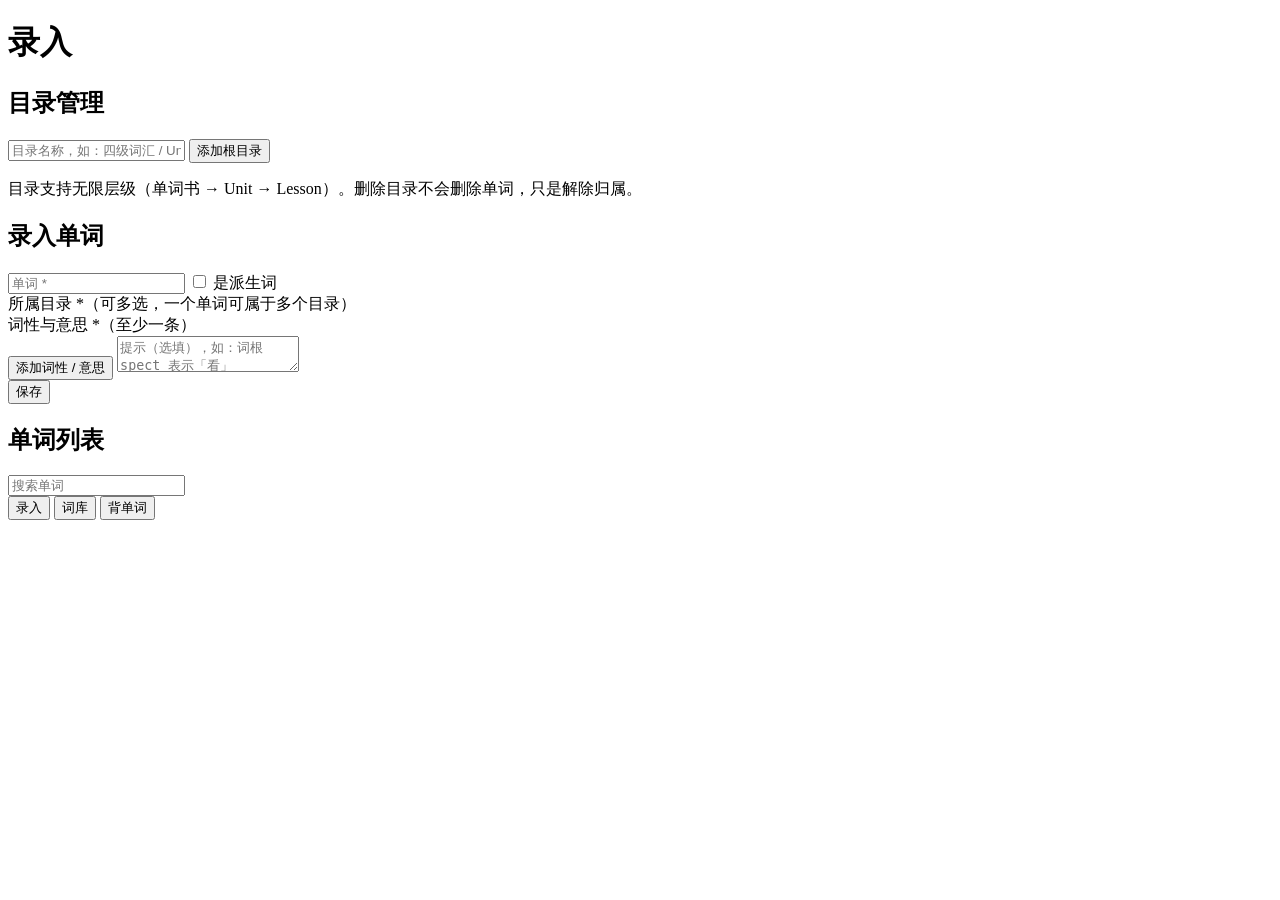
==== index.html @ 5babec29 "init Signed-off-by: Lyi <3535118710@qq.com>" ====
<!DOCTYPE html>
<html lang="zh-CN">
<head>
<meta charset="UTF-8">
<meta name="viewport" content="width=device-width, initial-scale=1, maximum-scale=1, user-scalable=no, viewport-fit=cover">
<meta name="apple-mobile-web-app-capable" content="yes">
<meta name="mobile-web-app-capable" content="yes">
<meta name="apple-mobile-web-app-status-bar-style" content="black-translucent">
<meta name="apple-mobile-web-app-title" content="背单词">
<meta name="theme-color" content="#4a7dff">
<link rel="manifest" href="manifest.json">
<link rel="apple-touch-icon" href="icons/icon.png">
<link rel="stylesheet" href="css/style.css">
<title>背单词</title>
</head>
<body>

<header id="topbar"><h1 id="pageTitle">录入</h1></header>

<main id="main">

  <!-- ============ 录入 ============ -->
  <section class="page" id="page-entry">
    <div class="card">
      <h2>目录管理</h2>
      <div id="dirTreeEntry" class="tree"></div>
      <div class="row">
        <input id="newRootDirName" type="text" placeholder="目录名称，如：四级词汇 / Unit 1">
        <button class="btn primary" id="addRootDirBtn">添加根目录</button>
      </div>
      <p class="hint">目录支持无限层级（单词书 → Unit → Lesson）。删除目录不会删除单词，只是解除归属。</p>
    </div>

    <div class="card">
      <h2 id="wordFormTitle">录入单词</h2>
      <form id="wordForm">
        <input type="text" id="wText" placeholder="单词 *" autocomplete="off" autocapitalize="off">

        <label class="check"><input type="checkbox" id="wIsDerived"> 是派生词</label>
        <select id="wParent" hidden>
          <option value="">选择所属单词（派生词必选）</option>
        </select>

        <div class="field-label">所属目录 *（可多选，一个单词可属于多个目录）</div>
        <div id="wDirs" class="dir-checks"></div>

        <div class="field-label">词性与意思 *（至少一条）</div>
        <div id="senseRows"></div>
        <button type="button" class="btn ghost small" id="addSenseBtn">添加词性 / 意思</button>

        <textarea id="wTip" rows="2" placeholder="提示（选填），如：词根 spect 表示「看」"></textarea>

        <div class="row">
          <button type="submit" class="btn primary grow" id="saveWordBtn">保存</button>
          <button type="button" class="btn ghost" id="cancelEditBtn" hidden>取消编辑</button>
        </div>
      </form>
    </div>

    <div class="card">
      <h2>单词列表</h2>
      <input type="search" id="wordSearch" placeholder="搜索单词">
      <div id="wordList"></div>
    </div>
  </section>

  <!-- ============ 词库 ============ -->
  <section class="page" id="page-library" hidden>
    <div class="toolbar">
      <button class="btn" id="toggleAllBtn">显示全部释义</button>
      <button class="btn" id="toggleSelBtn">显示/隐藏所选目录释义</button>
    </div>
    <p class="hint">勾选目录后点上方按钮，可整体显示/隐藏该目录下所有单词及派生词的释义；每个目录都有「随机背」按钮。</p>
    <div id="dirTreeLib" class="tree"></div>
    <div id="libEmpty" class="empty" hidden>还没有目录或单词，先去「录入」添加吧。</div>
  </section>

  <!-- ============ 背单词 ============ -->
  <section class="page" id="page-study" hidden>
    <div id="studyHome">
      <div class="card">
        <label class="check"><input type="checkbox" id="includeDerivedChk"> 背单词时包含派生词</label>
      </div>
      <div class="card mode-card">
        <button class="mode-btn learn" data-mode="learn"><b>背单词</b><span id="learnCount"></span></button>
        <button class="mode-btn review" data-mode="review"><b>复习单词</b><span id="reviewCount"></span></button>
        <button class="mode-btn rand" data-mode="random"><b>随机背</b><span id="randomCount"></span></button>
      </div>
      <p class="hint">复习按艾宾浩斯遗忘曲线安排：<br>认识 → 间隔变长（1/2/4/7/15/30/60 天）<br>模糊 → 间隔缩短，尽快重现<br>不认识 → 明天继续出现，直到记住<br>当天漏背的单词会顺延出现，不会丢。</p>
    </div>

    <div id="studyCard" hidden>
      <div class="progress" id="studyProgress"></div>
      <div class="card word-card">
        <div class="word-line">
          <span id="cardTag" class="tag" hidden></span>
          <span id="cardWord" class="big-word"></span>
          <button class="icon-btn" id="speakBtn" aria-label="朗读">
            <svg viewBox="0 0 24 24" width="20" height="20"><path d="M3 9v6h4l5 4V5L7 9H3z" fill="currentColor"/><path d="M16 8.5c1.6 1.4 1.6 5.6 0 7" stroke="currentColor" fill="none" stroke-width="2" stroke-linecap="round"/><path d="M18.5 6c2.8 2.6 2.8 9.4 0 12" stroke="currentColor" fill="none" stroke-width="2" stroke-linecap="round"/></svg>
          </button>
        </div>
        <button class="btn ghost" id="tipBtn">提示</button>
        <div id="tipBox" class="tip-box" hidden></div>
        <div id="answerBox" class="answer" hidden></div>
        <div class="grade-row" id="gradeRow">
          <button class="grade bad" data-r="0">不认识</button>
          <button class="grade mid" data-r="1">模糊</button>
          <button class="grade good" data-r="2">认识</button>
        </div>
        <button class="btn primary" id="nextBtn" hidden>下一个</button>
        <button class="btn ghost" id="quitBtn">结束本次学习</button>
      </div>
    </div>

    <div id="studyDone" hidden>
      <div class="card done-card">
        <h2>本轮完成</h2>
        <div id="doneStats"></div>
        <button class="btn primary" id="backHomeBtn">返回</button>
      </div>
    </div>
  </section>

</main>

<nav id="tabbar">
  <button class="tab active" data-page="page-entry" data-title="录入">录入</button>
  <button class="tab" data-page="page-library" data-title="词库">词库</button>
  <button class="tab" data-page="page-study" data-title="背单词">背单词</button>
</nav>

<script src="js/model.js"></script>
<script src="js/entry.js"></script>
<script src="js/library.js"></script>
<script src="js/study.js"></script>
<script src="js/app.js"></script>
</body>
</html>
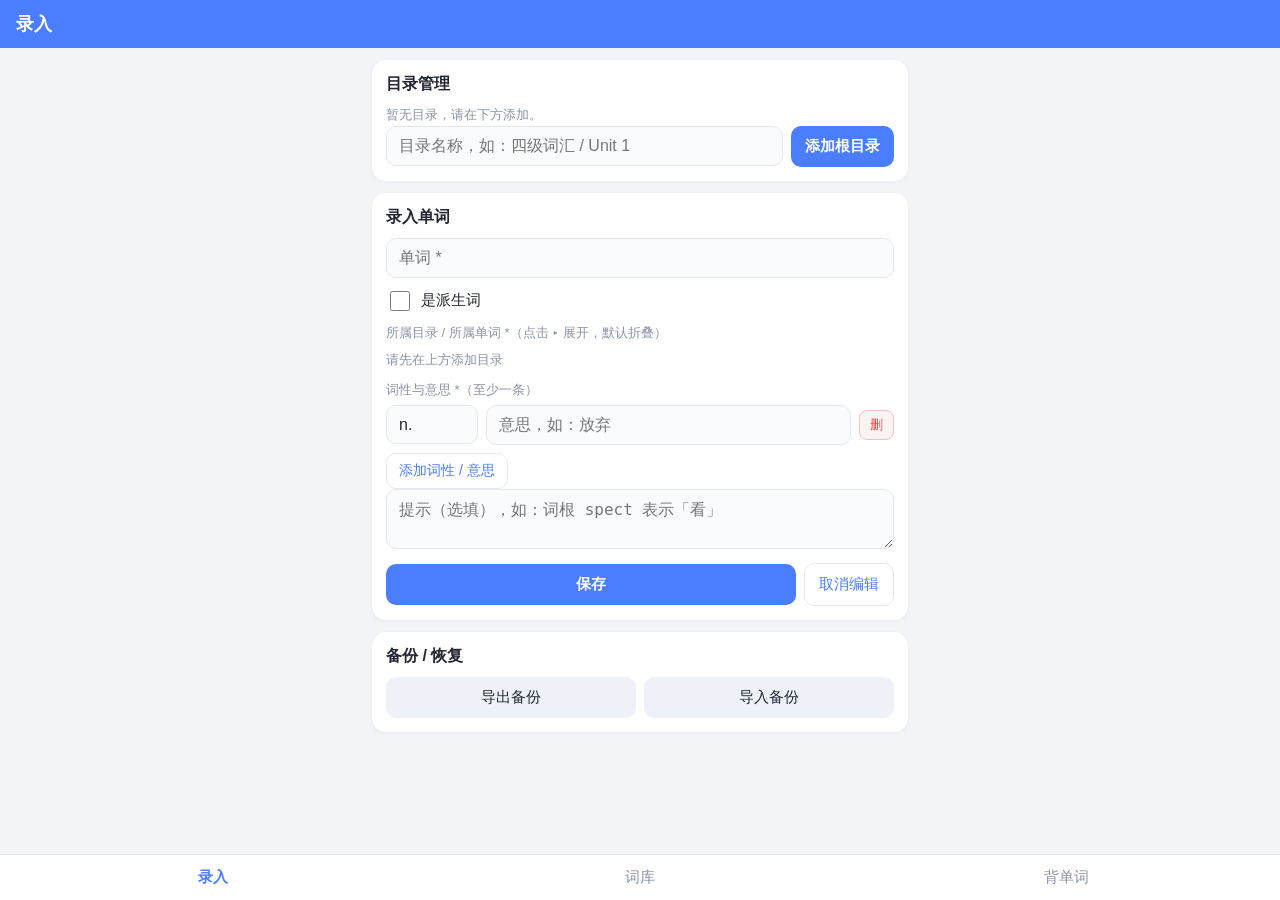
==== commit d9582ce1: "Create index.html" ====
--- a/index.html
+++ b/index.html
@@ -6,18 +6,219 @@
 <meta name="apple-mobile-web-app-capable" content="yes">
 <meta name="mobile-web-app-capable" content="yes">
 <meta name="apple-mobile-web-app-status-bar-style" content="black-translucent">
-<meta name="apple-mobile-web-app-title" content="背单词">
 <meta name="theme-color" content="#4a7dff">
-<link rel="manifest" href="manifest.json">
-<link rel="apple-touch-icon" href="icons/icon.png">
-<link rel="stylesheet" href="css/style.css">
 <title>背单词</title>
+<style>
+:root {
+  --primary: #4a7dff;
+  --primary-dark: #3563d6;
+  --bg: #f2f4f8;
+  --card: #ffffff;
+  --line: #e5e8ef;
+  --text: #232733;
+  --muted: #8a93a6;
+  --danger: #e5484d;
+  --good: #2fa96e;
+  --mid: #f5a623;
+}
+* { box-sizing: border-box; -webkit-tap-highlight-color: transparent; }
+html, body { height: 100%; }
+body {
+  margin: 0;
+  font-family: -apple-system, BlinkMacSystemFont, "PingFang SC", "Helvetica Neue", "Microsoft YaHei", sans-serif;
+  background: var(--bg);
+  color: var(--text);
+  font-size: 16px;
+  -webkit-font-smoothing: antialiased;
+}
+#topbar {
+  position: sticky; top: 0; z-index: 20;
+  background: var(--primary); color: #fff;
+  padding: calc(env(safe-area-inset-top) + 12px) 16px 12px;
+}
+#topbar h1 { margin: 0; font-size: 18px; font-weight: 600; }
+#main { padding: 12px 12px calc(80px + env(safe-area-inset-bottom)); max-width: 560px; margin: 0 auto; }
+.card {
+  background: var(--card); border-radius: 14px; padding: 14px; margin-bottom: 12px;
+  box-shadow: 0 1px 4px rgba(0,0,0,.05);
+}
+.card h2 { margin: 0 0 10px; font-size: 16px; }
+input[type=text], input[type=search], select, textarea {
+  width: 100%; padding: 10px 12px; border: 1px solid var(--line); border-radius: 10px;
+  font-size: 16px; background: #fafbfd; color: var(--text); margin-bottom: 10px;
+  outline: none; -webkit-appearance: none; appearance: none;
+}
+input:focus, select:focus, textarea:focus { border-color: var(--primary); background: #fff; }
+.check { display: flex; align-items: center; gap: 8px; margin-bottom: 10px; font-size: 15px; }
+.check input[type=checkbox] { width: 20px; height: 20px; accent-color: var(--primary); }
+.field-label { font-size: 13px; color: var(--muted); margin: 6px 0; }
+.dir-checks { margin-bottom: 10px; }
+.dir-check-item {
+  display: flex; align-items: center; gap: 8px;
+  padding: 6px 8px 6px calc(8px + var(--depth, 0) * 20px); border-radius: 8px;
+}
+.dir-check-item:active { background: var(--bg); }
+.dir-check-item input { width: 18px; height: 18px; accent-color: var(--primary); flex: none; }
+.dir-check-item input:disabled { opacity: .35; }
+.form-word-node .dir-name { font-weight: 500; }
+.sense-row { display: flex; gap: 8px; margin-bottom: 8px; align-items: center; }
+.sense-row select { width: 92px; flex: none; margin-bottom: 0; }
+.sense-row input { flex: 1; margin-bottom: 0; }
+.row { display: flex; gap: 8px; align-items: center; }
+.row input { flex: 1; margin-bottom: 0; }
+.btn {
+  display: inline-block; border: none; border-radius: 10px; padding: 11px 14px;
+  font-size: 15px; background: #eef1f7; color: var(--text); cursor: pointer;
+}
+.btn:active { transform: scale(.97); }
+.btn.primary { background: var(--primary); color: #fff; font-weight: 600; }
+.btn.primary:active { background: var(--primary-dark); }
+.btn.ghost { background: #fff; border: 1px solid var(--line); color: var(--primary); }
+.btn.small { padding: 8px 12px; font-size: 14px; }
+.btn.grow { flex: 1; }
+.btn:disabled { opacity: .4; }
+.mini {
+  border: 1px solid var(--line); background: #fff; color: var(--primary);
+  border-radius: 8px; padding: 5px 10px; font-size: 13px; cursor: pointer; white-space: nowrap;
+}
+.mini:active { background: #eef3ff; }
+.mini.danger { color: var(--danger); border-color: #f3c1c3; background: #fdf3f3; }
+.mini.icon { display: inline-flex; align-items: center; padding: 5px 8px; }
+.icon-btn {
+  border: 1px solid var(--line); background: #fff; color: var(--primary);
+  border-radius: 50%; width: 40px; height: 40px;
+  display: inline-flex; align-items: center; justify-content: center; cursor: pointer; flex: none;
+}
+.toolbar { display: flex; gap: 8px; margin-bottom: 10px; }
+.toolbar .btn { flex: 1; font-size: 14px; padding: 10px 8px; }
+.hint { font-size: 13px; color: var(--muted); line-height: 1.6; margin: 8px 0 0; }
+.empty { text-align: center; color: var(--muted); padding: 40px 0; }
+.tree { font-size: 15px; }
+.tree-node { margin: 2px 0; }
+.dir-row {
+  display: flex; align-items: center; gap: 8px;
+  padding: 8px 8px 8px calc(8px + var(--depth, 0) * 18px);
+  background: #f7f9fd; border-radius: 10px; margin: 4px 0;
+}
+.dir-row .arrow {
+  border: none; background: none; color: var(--muted); font-size: 14px;
+  padding: 2px 4px; cursor: pointer; flex: none;
+}
+#dirTreeLib .dir-name { cursor: pointer; }
+.word-row .w-text.clickable { cursor: pointer; }
+.w-arrow {
+  border: none; background: none; color: var(--muted); font-size: 14px;
+  padding: 2px 2px; cursor: pointer; flex: none;
+}
+.w-arrow-spacer { display: inline-block; width: 18px; flex: none; }
+.dir-checkbox { flex: none; display: flex; }
+.dir-checkbox input { width: 18px; height: 18px; accent-color: var(--primary); }
+.dir-name { font-weight: 600; overflow: hidden; text-overflow: ellipsis; white-space: nowrap; }
+.dir-count { font-size: 12px; color: var(--muted); flex: none; }
+.dir-btns { margin-left: auto; display: flex; gap: 6px; flex: none; }
+.dir-row .mini { flex: none; }
+.node-children { margin-left: 0; }
+.word-row {
+  padding: 6px 8px 6px calc(8px + var(--depth, 0) * 18px);
+  border-left: 2px solid var(--line); margin: 4px 0 4px 10px;
+}
+.derived-box .word-row { border-left-color: #c7d4f5; }
+.word-row .w-text { font-size: 16px; font-weight: 600; }
+.word-row .mini { margin-left: 6px; }
+.word-meaning {
+  display: none; margin-top: 6px; padding: 8px 10px; background: #f4f7ff;
+  border-radius: 8px; font-size: 14px; line-height: 1.6;
+}
+.word-meaning.open { display: block; }
+.word-meaning b { color: var(--primary-dark); margin-right: 4px; }
+.w-tip-line { color: var(--muted); font-size: 13px; margin-top: 4px; }
+.word-item {
+  display: flex; align-items: center; justify-content: space-between; gap: 8px;
+  padding: 10px 4px; border-bottom: 1px solid var(--line);
+  flex-wrap: wrap;
+}
+.word-item:last-child { border-bottom: none; }
+.word-item-main { min-width: 0; display: flex; flex-wrap: wrap; align-items: center; gap: 6px; }
+.word-item-main .w-text { font-weight: 600; font-size: 16px; }
+.word-item-main .w-sub { font-size: 12px; color: var(--muted); }
+.word-item-btns { display: flex; gap: 6px; flex: none; }
+.tag {
+  font-size: 11px; color: var(--primary); background: #eef3ff;
+  border-radius: 6px; padding: 2px 6px; flex: none;
+}
+.pager { display: flex; align-items: center; justify-content: center; gap: 12px; margin-top: 8px; }
+.pager-info { font-size: 13px; color: var(--muted); }
+.pager .btn:disabled { opacity: .35; }
+.mode-card { padding: 10px; }
+.mode-btn {
+  width: 100%; border: none; border-radius: 12px; padding: 18px 16px; margin: 6px 0;
+  color: #fff; font-size: 17px; text-align: left; cursor: pointer;
+  display: flex; justify-content: space-between; align-items: center;
+}
+.mode-btn:active { filter: brightness(.92); }
+.mode-btn span { font-size: 13px; opacity: .9; }
+.mode-btn.learn { background: linear-gradient(135deg, #4a7dff, #6f9bff); }
+.mode-btn.review { background: linear-gradient(135deg, #2fa96e, #55c48f); }
+.mode-btn.rand { background: linear-gradient(135deg, #f5a623, #f7bc55); }
+.progress { text-align: center; color: var(--muted); font-size: 14px; padding: 4px 0 10px; }
+.word-card { text-align: center; }
+.word-line { display: flex; align-items: center; justify-content: center; gap: 12px; margin: 14px 0 18px; }
+.big-word { font-size: 30px; font-weight: 700; word-break: break-word; }
+.tip-box {
+  background: #fff8e6; border: 1px solid #f5dfad; border-radius: 10px;
+  padding: 10px 12px; margin: 10px 0; font-size: 14px; text-align: left;
+}
+.answer {
+  background: #f4f7ff; border-radius: 10px; padding: 12px; margin: 10px 0;
+  font-size: 15px; line-height: 1.7; text-align: left;
+}
+.answer b { color: var(--primary-dark); margin-right: 4px; }
+.answer .w-tip-line { color: var(--muted); font-size: 13px; margin-top: 6px; }
+.grade-row { display: flex; gap: 10px; margin: 16px 0 10px; }
+.grade {
+  flex: 1; border: none; border-radius: 12px; padding: 14px 0;
+  font-size: 15px; font-weight: 600; color: #fff; cursor: pointer;
+}
+.grade:active { filter: brightness(.9); }
+.grade.bad { background: var(--danger); }
+.grade.mid { background: var(--mid); }
+.grade.good { background: var(--good); }
+#quitBtn { width: 100%; margin-bottom: 8px; }
+.done-card { text-align: center; padding: 24px 14px; }
+.done-card h2 { font-size: 20px; }
+.done-line { display: flex; justify-content: center; gap: 16px; font-size: 16px; }
+.good-t { color: var(--good); font-weight: 600; }
+.mid-t { color: var(--mid); font-weight: 600; }
+.bad-t { color: var(--danger); font-weight: 600; }
+#tabbar {
+  position: fixed; bottom: 0; left: 0; right: 0; display: flex;
+  background: rgba(255,255,255,.96); border-top: 1px solid var(--line);
+  padding-bottom: env(safe-area-inset-bottom); z-index: 30;
+  backdrop-filter: blur(10px); -webkit-backdrop-filter: blur(10px);
+}
+.tab {
+  flex: 1; border: none; background: none; padding: 13px 0;
+  font-size: 15px; color: var(--muted); cursor: pointer;
+}
+.tab.active { color: var(--primary); font-weight: 600; }
+.tab:active { opacity: .7; }
+#storageWarn {
+  background: #fff3cd; color: #8a6d1a; font-size: 13px; padding: 10px 12px;
+  border-radius: 10px; margin-bottom: 12px; line-height: 1.6;
+}
+</style>
 </head>
 <body>
 
 <header id="topbar"><h1 id="pageTitle">录入</h1></header>
 
 <main id="main">
+
+  <div id="storageWarn" hidden>
+    注意：当前打开方式不支持保存数据（关闭后会丢失）。<br>
+    iPhone 请用支持本地存储的 App 打开（推荐「Documents」内置浏览器）；
+    安卓用 Chrome 打开即可正常保存。
+  </div>
 
   <!-- ============ 录入 ============ -->
   <section class="page" id="page-entry">
@@ -28,7 +229,7 @@
         <input id="newRootDirName" type="text" placeholder="目录名称，如：四级词汇 / Unit 1">
         <button class="btn primary" id="addRootDirBtn">添加根目录</button>
       </div>
-      <p class="hint">目录支持无限层级（单词书 → Unit → Lesson）。删除目录不会删除单词，只是解除归属。</p>
+<!--      <p class="hint">目录支持无限层级（单词书 → Unit → Lesson）。删除目录不会删除单词，只是解除归属。</p>-->
     </div>
 
     <div class="card">
@@ -37,12 +238,10 @@
         <input type="text" id="wText" placeholder="单词 *" autocomplete="off" autocapitalize="off">
 
         <label class="check"><input type="checkbox" id="wIsDerived"> 是派生词</label>
-        <select id="wParent" hidden>
-          <option value="">选择所属单词（派生词必选）</option>
-        </select>
-
-        <div class="field-label">所属目录 *（可多选，一个单词可属于多个目录）</div>
+
+        <div class="field-label">所属目录 / 所属单词 *（点击 ▸ 展开，默认折叠）</div>
         <div id="wDirs" class="dir-checks"></div>
+<!--        <p class="hint">非派生词：勾选目录（可多选）。派生词：勾选某个非派生词，保存后该派生词会挂到它下面，并自动跟随它的目录。</p>-->
 
         <div class="field-label">词性与意思 *（至少一条）</div>
         <div id="senseRows"></div>
@@ -58,19 +257,34 @@
     </div>
 
     <div class="card">
+      <h2>备份 / 恢复</h2>
+      <div class="row">
+        <button type="button" class="btn grow" id="exportBtn">导出备份</button>
+        <button type="button" class="btn grow" id="importBtn">导入备份</button>
+        <input type="file" id="importFile" accept=".json,application/json" hidden>
+      </div>
+<!--      <p class="hint">换手机或数据丢失时，先「导出备份」，再到新设备「导入备份」即可完整迁移。建议定期导出一次。</p>-->
+    </div>
+  </section>
+
+  <!-- ============ 词库 ============ -->
+  <section class="page" id="page-library" hidden>
+    <div class="card">
       <h2>单词列表</h2>
       <input type="search" id="wordSearch" placeholder="搜索单词">
       <div id="wordList"></div>
+      <div class="pager" id="wordPager">
+        <button class="btn small" id="wordPrev">上一页</button>
+        <span class="pager-info" id="wordPageInfo"></span>
+        <button class="btn small" id="wordNext">下一页</button>
+      </div>
     </div>
-  </section>
-
-  <!-- ============ 词库 ============ -->
-  <section class="page" id="page-library" hidden>
+
     <div class="toolbar">
       <button class="btn" id="toggleAllBtn">显示全部释义</button>
       <button class="btn" id="toggleSelBtn">显示/隐藏所选目录释义</button>
     </div>
-    <p class="hint">勾选目录后点上方按钮，可整体显示/隐藏该目录下所有单词及派生词的释义；每个目录都有「随机背」按钮。</p>
+<!--    <p class="hint">点击目录名称显示/隐藏该目录下的非派生词；点击单词显示/隐藏其派生词。勾选目录后点上方按钮，可整体显示/隐藏该目录下所有单词及派生词的释义；每个目录都有「随机背」按钮。</p>-->
     <div id="dirTreeLib" class="tree"></div>
     <div id="libEmpty" class="empty" hidden>还没有目录或单词，先去「录入」添加吧。</div>
   </section>
@@ -82,11 +296,11 @@
         <label class="check"><input type="checkbox" id="includeDerivedChk"> 背单词时包含派生词</label>
       </div>
       <div class="card mode-card">
-        <button class="mode-btn learn" data-mode="learn"><b>背单词</b><span id="learnCount"></span></button>
+        <button class="mode-btn learn" data-mode="learn"><b>背新单词</b><span id="learnCount"></span></button>
         <button class="mode-btn review" data-mode="review"><b>复习单词</b><span id="reviewCount"></span></button>
-        <button class="mode-btn rand" data-mode="random"><b>随机背</b><span id="randomCount"></span></button>
+        <button class="mode-btn rand" data-mode="random"><b>随机背词</b><span id="randomCount"></span></button>
       </div>
-      <p class="hint">复习按艾宾浩斯遗忘曲线安排：<br>认识 → 间隔变长（1/2/4/7/15/30/60 天）<br>模糊 → 间隔缩短，尽快重现<br>不认识 → 明天继续出现，直到记住<br>当天漏背的单词会顺延出现，不会丢。</p>
+      <p class="hint">规则：每个单词点够 3 次「认识」才会从队列消失；<br>点击任意按钮先显示释义，再点一次按钮才生效并进入下一个单词（按第二次点击的按钮处理）；<br>「模糊」认识次数不变、「不认识」认识次数归零，均排到队尾；<br>「背单词」里只有完成的单词才会进入「复习单词」；<br>随机背一次抽 10 个；复习按艾宾浩斯遗忘曲线安排（1/2/4/7/15/30/60 天）。</p>
     </div>
 
     <div id="studyCard" hidden>
@@ -107,7 +321,6 @@
           <button class="grade mid" data-r="1">模糊</button>
           <button class="grade good" data-r="2">认识</button>
         </div>
-        <button class="btn primary" id="nextBtn" hidden>下一个</button>
         <button class="btn ghost" id="quitBtn">结束本次学习</button>
       </div>
     </div>
@@ -129,10 +342,1102 @@
   <button class="tab" data-page="page-study" data-title="背单词">背单词</button>
 </nav>
 
-<script src="js/model.js"></script>
-<script src="js/entry.js"></script>
-<script src="js/library.js"></script>
-<script src="js/study.js"></script>
-<script src="js/app.js"></script>
+<script>
+'use strict';
+
+/* ================= 存储与数据模型 ================= */
+
+const STORE_KEY = 'wordapp_v1';
+let state = null;
+let storageOK = true;
+
+function loadState() {
+  try {
+    localStorage.setItem('__t', '1');
+    localStorage.removeItem('__t');
+    state = JSON.parse(localStorage.getItem(STORE_KEY));
+  } catch (e) {
+    storageOK = false;
+    state = null;
+  }
+  if (!state || typeof state !== 'object') state = {};
+  if (!state.seq) state.seq = 1;
+  if (!Array.isArray(state.dirs)) state.dirs = [];
+  if (!state.words || typeof state.words !== 'object') state.words = {};
+  if (!state.settings) state.settings = { includeDerived: false };
+}
+
+function saveState() {
+  if (!storageOK) return;
+  try {
+    localStorage.setItem(STORE_KEY, JSON.stringify(state));
+  } catch (e) { storageOK = false; }
+}
+
+function uid() { return 'w' + (state.seq++); }
+
+/* ---------- 通用工具 ---------- */
+
+function esc(s) {
+  return String(s == null ? '' : s).replace(/[&<>"']/g, c => (
+    { '&': '&amp;', '<': '&lt;', '>': '&gt;', '"': '&quot;', "'": '&#39;' }[c]
+  ));
+}
+
+function shuffle(arr) {
+  for (let i = arr.length - 1; i > 0; i--) {
+    const j = Math.floor(Math.random() * (i + 1));
+    [arr[i], arr[j]] = [arr[j], arr[i]];
+  }
+  return arr;
+}
+
+/* ---------- 日期工具（本地时区，YYYY-MM-DD） ---------- */
+
+function fmtDate(d) {
+  const y = d.getFullYear();
+  const m = String(d.getMonth() + 1).padStart(2, '0');
+  const day = String(d.getDate()).padStart(2, '0');
+  return `${y}-${m}-${day}`;
+}
+
+function todayStr() { return fmtDate(new Date()); }
+
+function addDays(dateStr, n) {
+  const [y, m, d] = dateStr.split('-').map(Number);
+  const dt = new Date(y, m - 1, d);
+  dt.setDate(dt.getDate() + n);
+  return fmtDate(dt);
+}
+
+/* ---------- 目录（无限层级树） ---------- */
+
+function walkDirs(fn, nodes) {
+  (nodes || state.dirs).forEach(n => {
+    fn(n);
+    if (n.children && n.children.length) walkDirs(fn, n.children);
+  });
+}
+
+function findDir(id) {
+  let r = null;
+  walkDirs(d => { if (d.id === id) r = d; });
+  return r;
+}
+
+function dirPath(id) {
+  const parts = [];
+  (function find(nodes, path) {
+    for (const n of nodes) {
+      const p = path.concat(n.name);
+      if (n.id === id) { parts.push(...p); return true; }
+      if (n.children && n.children.length && find(n.children, p)) return true;
+    }
+    return false;
+  })(state.dirs, []);
+  return parts.join(' / ');
+}
+
+function collectDirIds(id) {
+  const ids = [];
+  const d = findDir(id);
+  if (d) walkDirs(n => ids.push(n.id), [d]);
+  return ids;
+}
+
+function createDir(name, parentId) {
+  const node = { id: uid(), name: name, children: [] };
+  if (parentId) {
+    const p = findDir(parentId);
+    if (p) { p.children.push(node); return node; }
+  }
+  state.dirs.push(node);
+  return node;
+}
+
+function renameDir(id, name) {
+  const d = findDir(id);
+  if (d) d.name = name;
+}
+
+function deleteDir(id) {
+  (function rm(nodes) {
+    for (let i = 0; i < nodes.length; i++) {
+      if (nodes[i].id === id) { nodes.splice(i, 1); return true; }
+      if (nodes[i].children && rm(nodes[i].children)) return true;
+    }
+    return false;
+  })(state.dirs);
+  Object.values(state.words).forEach(w => {
+    w.dirIds = (w.dirIds || []).filter(x => x !== id);
+  });
+  saveState();
+}
+
+/* ---------- 单词 ---------- */
+
+function wordList() { return Object.values(state.words); }
+function getWord(id) { return state.words[id]; }
+function childWords(pid) { return wordList().filter(w => w.parentWordId === pid); }
+function rootWords() { return wordList().filter(w => !w.isDerived); }
+
+/* 某目录（含子目录）下的单词；includeDerived 时把父单词在该范围内的派生词也算上 */
+function wordsUnderDir(dirId, includeDerived) {
+  const ids = new Set(collectDirIds(dirId));
+  const base = wordList().filter(w => !w.isDerived && (w.dirIds || []).some(d => ids.has(d)));
+  if (!includeDerived) return base;
+  const set = new Set(base.map(w => w.id));
+  wordList().forEach(w => {
+    if (w.isDerived && w.parentWordId && set.has(w.parentWordId)) set.add(w.id);
+  });
+  return wordList().filter(w => set.has(w.id));
+}
+
+/* 新增 / 编辑单词 */
+function upsertWord(data, editId) {
+  let w;
+  if (editId && state.words[editId]) {
+    w = state.words[editId];
+  } else {
+    w = { id: uid(), stats: null };
+    state.words[w.id] = w;
+  }
+  w.text = data.text;
+  w.isDerived = !!data.isDerived;
+  w.parentWordId = w.isDerived ? data.parentWordId : null;
+  w.dirIds = data.dirIds || [];
+  w.senses = data.senses || [];
+  w.tip = data.tip || '';
+  saveState();
+  return w.id;
+}
+
+function deleteWord(id) {
+  childWords(id).forEach(c => deleteWord(c.id));
+  delete state.words[id];
+  saveState();
+}
+
+function sensesHTML(w) {
+  const lines = (w.senses || []).map(s =>
+    `<div><b>${esc(s.pos)}</b> ${esc(s.meaning)}</div>`).join('');
+  const tip = w.tip ? `<div class="w-tip-line">提示：${esc(w.tip)}</div>` : '';
+  return lines + tip;
+}
+
+/* ---------- 艾宾浩斯复习计划 ---------- */
+/* 认识升级、模糊降一级、不认识清零；一直不认识就每天出现 */
+const INTERVALS = [1, 2, 4, 7, 15, 30, 60];
+
+function reviewWord(w, result) {
+  const t = todayStr();
+  if (!w.stats) w.stats = { level: 0, count: 0, due: t, history: [] };
+  const s = w.stats;
+  s.count++;
+  s.history.push({ d: t, r: result });
+  if (s.history.length > 50) s.history = s.history.slice(-50);
+
+  if (result === 2) {
+    s.level = Math.min(s.level + 1, INTERVALS.length - 1);
+  } else if (result === 1) {
+    s.level = Math.max(s.level - 1, 0);
+  } else {
+    s.level = 0;
+  }
+
+  let days;
+  if (result === 2) {
+    days = s.level === 1 ? 1 : INTERVALS[s.level];
+  } else {
+    days = 1;
+  }
+
+  /* 漏背顺延：认识的情况按原计划日期起算（若已过期则从今天） */
+  const base = (result === 2 && s.due && s.due > t) ? s.due : t;
+  s.due = addDays(base, days);
+  s.last = t;
+  saveState();
+}
+
+/* ---------- 语音朗读：优先调用有道词典发音接口（真人读音），失败自动回退系统 TTS ---------- */
+/* 有道接口：https://dict.youdao.com/dictvoice?type=2&audio=单词 （type=2 美音，改成 1 为英音） */
+
+let currentAudio = null;
+
+function speak(text) {
+  speakOnline(text);
+}
+
+function speakOnline(text) {
+  try {
+    if (currentAudio) { currentAudio.pause(); currentAudio.onerror = null; currentAudio = null; }
+    const audio = new Audio();
+    audio.src = 'https://dict.youdao.com/dictvoice?type=2&audio=' + encodeURIComponent(text);
+    audio.onerror = () => speakOffline(text);   // 接口请求失败 → 回退
+    currentAudio = audio;
+    const p = audio.play();
+    if (p && p.catch) p.catch(() => speakOffline(text));
+  } catch (e) {
+    speakOffline(text);
+  }
+}
+
+function speakOffline(text) {
+  if (!('speechSynthesis' in window)) { alert('无法朗读：网络不可用且系统不支持语音'); return; }
+  speechSynthesis.cancel();
+  const u = new SpeechSynthesisUtterance(text);
+  u.lang = 'en-US';
+  u.rate = 0.85;
+  const voices = speechSynthesis.getVoices();
+  const v = voices.find(x => /^en[-_]US/i.test(x.lang)) ||
+            voices.find(x => /^en/i.test(x.lang));
+  if (v) u.voice = v;
+  speechSynthesis.speak(u);
+}
+
+function preloadVoices() {
+  /* 兼容保留：第三方发音接口无需预热；预先激活一次系统 TTS 以便离线回退可用 */
+  if ('speechSynthesis' in window) speechSynthesis.getVoices();
+}
+
+/* ---------- 备份 / 恢复 ---------- */
+
+function copyText(text) {
+  const ta = document.createElement('textarea');
+  ta.value = text;
+  ta.style.position = 'fixed';
+  ta.style.opacity = '0';
+  document.body.appendChild(ta);
+  ta.focus();
+  ta.select();
+  let ok = false;
+  try { ok = document.execCommand('copy'); } catch (e) { ok = false; }
+  document.body.removeChild(ta);
+  return ok;
+}
+
+function exportData() {
+  const data = JSON.stringify(state, null, 1);
+  let downloaded = false;
+  try {
+    const blob = new Blob([data], { type: 'application/json' });
+    const a = document.createElement('a');
+    a.href = URL.createObjectURL(blob);
+    a.download = 'word-backup-' + todayStr() + '.json';
+    document.body.appendChild(a);
+    a.click();
+    a.remove();
+    downloaded = true;
+  } catch (e) { downloaded = false; }
+
+  let copied = false;
+  if (confirm((downloaded ? '已开始下载备份文件。' : '当前环境不支持下载文件。') +
+      '\n是否同时把备份文本复制到剪贴板（可粘贴保存到备忘录）？')) {
+    copied = copyText(data);
+  }
+  if (copied) alert('备份已复制到剪贴板，请粘贴到备忘录/文档保存。');
+}
+
+function importData(file) {
+  const reader = new FileReader();
+  reader.onload = () => {
+    try {
+      const obj = JSON.parse(reader.result);
+      if (!obj || typeof obj !== 'object' || !Array.isArray(obj.dirs) || typeof obj.words !== 'object') {
+        throw new Error('bad');
+      }
+      if (!confirm('导入将覆盖当前全部数据（目录、单词、背词记录），确定继续？')) return;
+      state = obj;
+      if (!state.seq) state.seq = 1;
+      if (!state.settings) state.settings = { includeDerived: false };
+      saveState();
+      refreshAll();
+      resetWordForm();
+      alert('导入成功');
+    } catch (e) {
+      alert('导入失败：文件不是有效的备份 JSON');
+    }
+  };
+  reader.readAsText(file, 'utf-8');
+}
+
+/* ================= 录入页 ================= */
+
+let editingWordId = null;
+let selectedParentWordId = null;   // 派生词模式下选中的父单词
+const expandedMgmtDirs = new Set();  // 目录管理树展开状态（默认全折叠）
+const expandedFormDirs = new Set();  // 表单目录树展开状态（默认全折叠）
+const expandedFormWords = new Set(); // 表单树中展开显示派生词的单词
+
+function initEntry() {
+  document.getElementById('addRootDirBtn').addEventListener('click', () => {
+    const input = document.getElementById('newRootDirName');
+    const name = input.value.trim();
+    if (!name) return alert('请输入目录名称');
+    createDir(name, null);
+    input.value = '';
+    refreshAll();
+  });
+
+  document.getElementById('dirTreeEntry').addEventListener('click', e => {
+    const btn = e.target.closest('button[data-act]');
+    if (!btn) return;
+    const id = btn.closest('[data-id]').dataset.id;
+    const act = btn.dataset.act;
+    if (act === 'toggle') {
+      if (expandedMgmtDirs.has(id)) expandedMgmtDirs.delete(id); else expandedMgmtDirs.add(id);
+      renderEntryDirTree();
+    } else if (act === 'add') {
+      const name = prompt('子目录名称：');
+      if (name && name.trim()) { createDir(name.trim(), id); refreshAll(); }
+    } else if (act === 'rename') {
+      const d = findDir(id);
+      const name = prompt('新名称：', d.name);
+      if (name && name.trim()) { renameDir(id, name.trim()); refreshAll(); }
+    } else if (act === 'del') {
+      const d = findDir(id);
+      if (!d) return;
+      const n = wordsUnderDir(id, true).length;
+      if (confirm(`删除目录「${d.name}」？该目录下有 ${n} 个单词，删除后这些单词只是不再属于此目录（不会删除）。`)) {
+        deleteDir(id);
+        selectedDirsLib.delete(id);
+        refreshAll();
+      }
+    }
+  });
+
+  document.getElementById('wIsDerived').addEventListener('change', onDerivedToggle);
+  document.getElementById('wDirs').addEventListener('click', e => {
+    const btn = e.target.closest('button[data-act="ftoggle"]');
+    if (!btn) return;
+    const set = btn.dataset.kind === 'dir' ? expandedFormDirs : expandedFormWords;
+    const tid = btn.dataset.tid;
+    if (set.has(tid)) set.delete(tid); else set.add(tid);
+    renderFormDirTree();
+  });
+  document.getElementById('wDirs').addEventListener('change', e => {
+    const inp = e.target;
+    if (!inp.matches('input[data-word]')) return;
+    if (inp.checked) {
+      selectedParentWordId = inp.dataset.word;
+      document.querySelectorAll('#wDirs input[data-word]').forEach(cb => {
+        if (cb !== inp) cb.checked = false;
+      });
+      const p = getWord(selectedParentWordId);
+      if (p) {
+        document.querySelectorAll('#wDirs input[data-dir]').forEach(cb => {
+          cb.checked = (p.dirIds || []).includes(cb.dataset.dir);
+        });
+      }
+    } else {
+      selectedParentWordId = null;
+    }
+    renderFormDirTree();
+  });
+
+  document.getElementById('addSenseBtn').addEventListener('click', () => addSenseRow('n.', ''));
+  document.getElementById('senseRows').addEventListener('click', e => {
+    const btn = e.target.closest('button[data-act="rm"]');
+    if (btn) {
+      if (document.querySelectorAll('.sense-row').length > 1) btn.closest('.sense-row').remove();
+    }
+  });
+
+  document.getElementById('wordForm').addEventListener('submit', onWordSubmit);
+  document.getElementById('cancelEditBtn').addEventListener('click', resetWordForm);
+
+  document.getElementById('exportBtn').addEventListener('click', exportData);
+  document.getElementById('importBtn').addEventListener('click', () => {
+    document.getElementById('importFile').click();
+  });
+  document.getElementById('importFile').addEventListener('change', e => {
+    const f = e.target.files && e.target.files[0];
+    if (f) importData(f);
+    e.target.value = '';
+  });
+
+  addSenseRow('n.', '');
+  renderEntryAll();
+}
+
+function onWordListClick(e) {
+  const btn = e.target.closest('button[data-act]');
+  if (!btn) return;
+  const id = btn.closest('[data-id]').dataset.id;
+  const act = btn.dataset.act;
+  if (act === 'speak') speak(getWord(id).text);
+  else if (act === 'edit') editWord(id);
+  else if (act === 'del') {
+    const w = getWord(id);
+    const kids = childWords(id).length;
+    if (confirm(`删除单词「${w.text}」？${kids ? `其下 ${kids} 个派生词也会一并删除。` : ''}`)) {
+      deleteWord(id);
+      if (editingWordId === id) resetWordForm();
+      refreshAll();
+    }
+  }
+}
+
+function renderEntryAll() {
+  renderEntryDirTree();
+  renderFormDirTree();
+  renderWordList();
+}
+
+/* ---------- 目录树（管理） ---------- */
+
+function renderEntryDirTree() {
+  const box = document.getElementById('dirTreeEntry');
+  box.innerHTML = state.dirs.length ? '' : '<p class="hint">暂无目录，请在下方添加。</p>';
+  (function render(nodes, depth, parent) {
+    nodes.forEach(n => {
+      const wrap = document.createElement('div');
+      wrap.className = 'tree-node';
+      wrap.dataset.id = n.id;
+      const row = document.createElement('div');
+      row.className = 'dir-row';
+      row.style.setProperty('--depth', depth);
+      row.innerHTML = `
+        ${n.children.length
+          ? `<button type="button" class="w-arrow" data-act="toggle">${expandedMgmtDirs.has(n.id) ? '▾' : '▸'}</button>`
+          : '<span class="w-arrow-spacer"></span>'}
+        <span class="dir-name">${esc(n.name)}</span>
+        <span class="dir-count">${wordsUnderDir(n.id, true).length}词</span>
+        <span class="dir-btns">
+          <button type="button" class="mini" data-act="add">+子目录</button>
+          <button type="button" class="mini" data-act="rename">改名</button>
+          <button type="button" class="mini danger" data-act="del">删除</button>
+        </span>`;
+      wrap.appendChild(row);
+      const children = document.createElement('div');
+      children.className = 'node-children';
+      if (expandedMgmtDirs.has(n.id)) render(n.children, depth + 1, children);
+      wrap.appendChild(children);
+      parent.appendChild(wrap);
+    });
+  })(state.dirs, 0, box);
+}
+
+/* ---------- 表单：目录树（展示到派生词一级） ---------- */
+
+function renderFormDirTree() {
+  const box = document.getElementById('wDirs');
+  if (!state.dirs.length) { box.innerHTML = '<p class="hint">请先在上方添加目录</p>'; return; }
+  /* 重建前保留当前勾选状态 */
+  const checkedDirs = new Set(
+    [...box.querySelectorAll('input[data-dir]:checked')].map(i => i.dataset.dir));
+  box.innerHTML = '';
+  const derived = document.getElementById('wIsDerived').checked;
+  (function renderDirs(nodes, depth, parent) {
+    nodes.forEach(n => {
+      const words = dirRootWords(n.id);
+      const hasSub = n.children.length > 0 || words.length > 0;
+      const item = document.createElement('div');
+      item.className = 'dir-check-item';
+      item.style.setProperty('--depth', depth);
+      item.innerHTML = `
+        ${hasSub
+          ? `<button type="button" class="w-arrow" data-act="ftoggle" data-kind="dir" data-tid="${n.id}">${expandedFormDirs.has(n.id) ? '▾' : '▸'}</button>`
+          : '<span class="w-arrow-spacer"></span>'}
+        <input type="checkbox" data-dir="${n.id}" ${checkedDirs.has(n.id) ? 'checked' : ''} ${derived ? 'disabled' : ''}>
+        <span class="dir-name">${esc(n.name)}</span>
+        <span class="dir-count">${wordsUnderDir(n.id, true).length}词</span>`;
+      parent.appendChild(item);
+      if (hasSub && expandedFormDirs.has(n.id)) {
+        const children = document.createElement('div');
+        children.className = 'node-children';
+        renderDirs(n.children, depth + 1, children);
+        words.forEach(w => renderFormWordNode(w, depth + 1, children, derived));
+        parent.appendChild(children);
+      }
+    });
+  })(state.dirs, 0, box);
+}
+
+function renderFormWordNode(w, depth, parent, derived) {
+  const kids = childWords(w.id);
+  const item = document.createElement('div');
+  item.className = 'dir-check-item form-word-node';
+  item.style.setProperty('--depth', depth);
+  item.innerHTML = `
+    ${kids.length
+      ? `<button type="button" class="w-arrow" data-act="ftoggle" data-kind="word" data-tid="${w.id}">${expandedFormWords.has(w.id) ? '▾' : '▸'}</button>`
+      : '<span class="w-arrow-spacer"></span>'}
+    <input type="checkbox" data-word="${w.id}" ${selectedParentWordId === w.id ? 'checked' : ''} ${derived ? '' : 'disabled'}>
+    <span class="dir-name">${esc(w.text)}</span>
+    ${w.isDerived ? '<span class="dir-count">派生</span>' : ''}`;
+  parent.appendChild(item);
+  if (kids.length && expandedFormWords.has(w.id)) {
+    const children = document.createElement('div');
+    children.className = 'node-children';
+    kids.forEach(c => renderFormWordNode(c, depth + 1, children, derived));
+    parent.appendChild(children);
+  }
+}
+
+function onDerivedToggle() {
+  const derived = document.getElementById('wIsDerived').checked;
+  selectedParentWordId = null;
+  document.querySelectorAll('#wDirs input[data-word]').forEach(cb => { cb.checked = false; });
+  if (derived) {
+    document.querySelectorAll('#wDirs input[data-dir]').forEach(cb => { cb.checked = false; });
+  }
+  renderFormDirTree();
+}
+
+/* ---------- 表单：词性 / 意思行 ---------- */
+
+const POS_OPTIONS = ['n.', 'v.', 'vt.', 'vi.', 'adj.', 'adv.', 'prep.', 'pron.',
+  'conj.', 'art.', 'num.', 'interj.', 'phr.', 'abbr.'];
+
+function addSenseRow(pos, meaning) {
+  const row = document.createElement('div');
+  row.className = 'sense-row';
+  row.innerHTML = `
+    <select class="sense-pos">${POS_OPTIONS.map(p =>
+      `<option value="${p}" ${p === pos ? 'selected' : ''}>${p}</option>`).join('')}</select>
+    <input class="sense-meaning" type="text" placeholder="意思，如：放弃" value="${esc(meaning)}">
+    <button type="button" class="mini danger" data-act="rm">删</button>`;
+  document.getElementById('senseRows').appendChild(row);
+}
+
+/* ---------- 提交 / 编辑 / 重置 ---------- */
+
+function onWordSubmit(e) {
+  e.preventDefault();
+  const text = document.getElementById('wText').value.trim();
+  if (!text) return alert('请输入单词');
+  const isDerived = document.getElementById('wIsDerived').checked;
+  let dirIds = [], parentWordId = null;
+  if (isDerived) {
+    if (!selectedParentWordId) return alert('请在目录树中勾选所属的非派生词');
+    const p = getWord(selectedParentWordId);
+    if (!p) return alert('所选父单词不存在，请重新勾选');
+    parentWordId = selectedParentWordId;
+    dirIds = (p.dirIds || []).slice(); // 派生词跟随父单词的目录
+  } else {
+    dirIds = [...document.querySelectorAll('#wDirs input[data-dir]:checked')].map(i => i.dataset.dir);
+    if (!dirIds.length) return alert('请至少勾选一个目录');
+  }
+  const senses = [...document.querySelectorAll('.sense-row')].map(r => ({
+    pos: r.querySelector('.sense-pos').value,
+    meaning: r.querySelector('.sense-meaning').value.trim()
+  })).filter(s => s.meaning);
+  if (!senses.length) return alert('请至少填写一条意思');
+
+  upsertWord({
+    text, isDerived, parentWordId, dirIds, senses,
+    tip: document.getElementById('wTip').value.trim()
+  }, editingWordId);
+
+  resetWordForm();
+  refreshAll();
+}
+
+function editWord(id) {
+  const w = getWord(id);
+  if (!w) return;
+  resetWordForm();
+  editingWordId = id;
+  document.getElementById('wText').value = w.text;
+  document.getElementById('wIsDerived').checked = w.isDerived;
+  if (w.isDerived) selectedParentWordId = w.parentWordId || null;
+  renderFormDirTree();
+  if (w.isDerived && selectedParentWordId) {
+    const p = getWord(selectedParentWordId);
+    document.querySelectorAll('#wDirs input[data-dir]').forEach(cb => {
+      cb.checked = !!p && (p.dirIds || []).includes(cb.dataset.dir);
+    });
+  } else if (!w.isDerived) {
+    document.querySelectorAll('#wDirs input[data-dir]').forEach(cb => {
+      cb.checked = (w.dirIds || []).includes(cb.dataset.dir);
+    });
+  }
+  const rows = document.getElementById('senseRows');
+  rows.innerHTML = '';
+  (w.senses || []).forEach(s => addSenseRow(s.pos, s.meaning));
+  if (!w.senses || !w.senses.length) addSenseRow('n.', '');
+  document.getElementById('wTip').value = w.tip || '';
+  document.getElementById('saveWordBtn').textContent = '保存修改';
+  document.getElementById('cancelEditBtn').hidden = false;
+  window.scrollTo(0, 0);
+}
+
+function resetWordForm() {
+  editingWordId = null;
+  selectedParentWordId = null;
+  document.getElementById('wordForm').reset();
+  renderFormDirTree();
+  const rows = document.getElementById('senseRows');
+  rows.innerHTML = '';
+  addSenseRow('n.', '');
+  document.getElementById('saveWordBtn').textContent = '保存';
+  document.getElementById('cancelEditBtn').hidden = true;
+}
+
+/* ---------- 单词列表（词库页，每页 10 条，最近添加优先） ---------- */
+
+let wordPage = 1;
+const WORDS_PER_PAGE = 10;
+
+function renderWordList() {
+  const q = document.getElementById('wordSearch').value.trim().toLowerCase();
+  const box = document.getElementById('wordList');
+  const pager = document.getElementById('wordPager');
+  let list = wordList()
+    .sort((a, b) => parseInt(b.id.slice(1), 10) - parseInt(a.id.slice(1), 10));
+  if (q) list = list.filter(w => w.text.toLowerCase().includes(q));
+
+  const pages = Math.max(1, Math.ceil(list.length / WORDS_PER_PAGE));
+  if (wordPage > pages) wordPage = pages;
+  if (wordPage < 1) wordPage = 1;
+
+  const slice = list.slice((wordPage - 1) * WORDS_PER_PAGE, wordPage * WORDS_PER_PAGE);
+  box.innerHTML = slice.length ? '' : '<p class="hint">暂无单词</p>';
+  slice.forEach(w => {
+    const dirs = (w.dirIds || []).map(id => findDir(id)).filter(Boolean)
+      .map(d => d.name).join('、');
+    const pos = (w.senses || []).map(s => s.pos).join(' / ');
+    const p = w.isDerived && w.parentWordId ? getWord(w.parentWordId) : null;
+    const sub = w.isDerived
+      ? `${pos} · 来自 ${p ? p.text : '?'}`
+      : `${pos} · ${dirs || '未分类'}`;
+    const item = document.createElement('div');
+    item.className = 'word-item';
+    item.dataset.id = w.id;
+    item.innerHTML = `
+      <div class="word-item-main">
+        <span class="w-text">${esc(w.text)}</span>
+        ${w.isDerived ? '<span class="tag">派生</span>' : ''}
+        <span class="w-sub">${esc(sub)}</span>
+      </div>
+      <div class="word-item-btns">
+        <button class="mini" data-act="speak">读音</button>
+        <button class="mini" data-act="edit">编辑</button>
+        <button class="mini danger" data-act="del">删除</button>
+      </div>`;
+    box.appendChild(item);
+  });
+
+  document.getElementById('wordPageInfo').textContent =
+    `${wordPage} / ${pages} 页 · 共 ${list.length} 词`;
+  document.getElementById('wordPrev').disabled = wordPage <= 1;
+  document.getElementById('wordNext').disabled = wordPage >= pages;
+  pager.hidden = list.length === 0;
+}
+
+/* ================= 词库页 ================= */
+
+let showAllMeaning = false;
+const revealedSet = new Set();
+const selectedDirsLib = new Set();
+const expandedDirs = new Set();   // 点开的目录：显示该目录下的非派生词
+const expandedWords = new Set();  // 点开的单词：显示其派生词
+
+function initLibrary() {
+  document.getElementById('toggleAllBtn').addEventListener('click', () => {
+    showAllMeaning = !showAllMeaning;
+    updateMeaningVisibility();
+    updateToggleButtons();
+  });
+
+  document.getElementById('toggleSelBtn').addEventListener('click', () => {
+    if (!selectedDirsLib.size) return alert('请先勾选要操作的目录');
+    const ids = new Set();
+    selectedDirsLib.forEach(d => wordsUnderDir(d, true).forEach(w => ids.add(w.id)));
+    if (!ids.size) return alert('所选目录下没有单词');
+    const arr = [...ids];
+    const anyHidden = arr.some(id => !isMeaningVisible(getWord(id)));
+    if (anyHidden) {
+      arr.forEach(id => revealedSet.add(id));
+    } else {
+      arr.forEach(id => revealedSet.delete(id));
+      showAllMeaning = false;
+    }
+    updateMeaningVisibility();
+    updateToggleButtons();
+  });
+
+  document.getElementById('dirTreeLib').addEventListener('click', onLibClick);
+  document.getElementById('dirTreeLib').addEventListener('change', onLibChange);
+
+  document.getElementById('wordPrev').addEventListener('click', () => {
+    if (wordPage > 1) { wordPage--; renderWordList(); }
+  });
+  document.getElementById('wordNext').addEventListener('click', () => {
+    wordPage++;
+    renderWordList();
+  });
+  document.getElementById('wordSearch').addEventListener('input', () => {
+    wordPage = 1;
+    renderWordList();
+  });
+  document.getElementById('wordList').addEventListener('click', onWordListClick);
+}
+
+function isMeaningVisible(w) {
+  return showAllMeaning || revealedSet.has(w.id);
+}
+
+function onLibChange(e) {
+  const cb = e.target.closest('input[data-dir]');
+  if (!cb) return;
+  if (cb.checked) selectedDirsLib.add(cb.dataset.dir);
+  else selectedDirsLib.delete(cb.dataset.dir);
+}
+
+function onLibClick(e) {
+  const t = e.target.closest('[data-act]');
+  if (!t) return;
+  const act = t.dataset.act;
+  const node = t.closest('[data-id]');
+
+  if (act === 'toggle') {
+    const id = node.dataset.id;
+    if (expandedDirs.has(id)) expandedDirs.delete(id); else expandedDirs.add(id);
+    renderLibrary();
+  } else if (act === 'wtoggle') {
+    const wid = t.dataset.wid;
+    if (expandedWords.has(wid)) expandedWords.delete(wid); else expandedWords.add(wid);
+    renderLibrary();
+  } else if (act === 'random') {
+    startStudy('random', { dirId: node.dataset.id, includeDerived: true });
+  } else if (act === 'eye') {
+    const wid = t.dataset.wid;
+    if (revealedSet.has(wid)) revealedSet.delete(wid); else revealedSet.add(wid);
+    updateMeaningVisibility();
+  } else if (act === 'speak') {
+    const w = getWord(t.dataset.wid);
+    if (w) speak(w.text);
+  }
+}
+
+function renderLibrary() {
+  const box = document.getElementById('dirTreeLib');
+  box.innerHTML = '';
+  renderLibDirs(state.dirs, 0, box);
+  document.getElementById('libEmpty').hidden = state.dirs.length > 0;
+  updateToggleButtons();
+  updateMeaningVisibility();
+}
+
+function renderLibDirs(nodes, depth, parent) {
+  nodes.forEach(n => {
+    const wrap = document.createElement('div');
+    wrap.className = 'tree-node';
+    wrap.dataset.id = n.id;
+    const row = document.createElement('div');
+    row.className = 'dir-row';
+    row.style.setProperty('--depth', depth);
+    row.innerHTML = `
+      <button class="arrow" data-act="toggle">${expandedDirs.has(n.id) ? '▾' : '▸'}</button>
+      <label class="dir-checkbox"><input type="checkbox" data-dir="${n.id}" ${selectedDirsLib.has(n.id) ? 'checked' : ''}></label>
+      <span class="dir-name" data-act="toggle">${esc(n.name)}</span>
+      <span class="dir-count">${wordsUnderDir(n.id, true).length}词</span>
+      <button class="mini" data-act="random">随机背</button>`;
+    wrap.appendChild(row);
+
+    const children = document.createElement('div');
+    children.className = 'node-children';
+    if (expandedDirs.has(n.id)) {
+      renderLibDirs(n.children, depth + 1, children);
+      dirRootWords(n.id).forEach(w => children.appendChild(buildWordRow(w, depth + 1)));
+    }
+    wrap.appendChild(children);
+    parent.appendChild(wrap);
+  });
+}
+
+function dirRootWords(dirId) {
+  return wordList()
+    .filter(w => !w.isDerived && (w.dirIds || []).indexOf(dirId) !== -1)
+    .sort((a, b) => a.text.localeCompare(b.text));
+}
+
+function buildWordRow(w, depth) {
+  const kids = childWords(w.id);
+  const expanded = expandedWords.has(w.id);
+  const wrap = document.createElement('div');
+  wrap.className = 'word-row';
+  wrap.dataset.wid = w.id;
+  wrap.style.setProperty('--depth', depth);
+  wrap.innerHTML = `
+    ${kids.length
+      ? `<button class="w-arrow" data-act="wtoggle" data-wid="${w.id}">${expanded ? '▾' : '▸'}</button>`
+      : '<span class="w-arrow-spacer"></span>'}
+    <span class="w-text${kids.length ? ' clickable' : ''}" ${kids.length ? `data-act="wtoggle" data-wid="${w.id}"` : ''}>${esc(w.text)}</span>
+    <button class="mini icon" data-act="speak" data-wid="${w.id}">
+      <svg viewBox="0 0 24 24" width="14" height="14"><path d="M3 9v6h4l5 4V5L7 9H3z" fill="currentColor"/><path d="M16 8.5c1.6 1.4 1.6 5.6 0 7" stroke="currentColor" fill="none" stroke-width="2" stroke-linecap="round"/></svg>
+    </button>
+    <button class="mini" data-act="eye" data-wid="${w.id}">释义</button>
+    <div class="word-meaning">${sensesHTML(w)}</div>`;
+  if (kids.length && expanded) {
+    const box = document.createElement('div');
+    box.className = 'derived-box';
+    kids.sort((a, b) => a.text.localeCompare(b.text))
+        .forEach(c => box.appendChild(buildWordRow(c, depth + 1)));
+    wrap.appendChild(box);
+  }
+  return wrap;
+}
+
+function updateMeaningVisibility() {
+  document.querySelectorAll('.word-row').forEach(row => {
+    const w = getWord(row.dataset.wid);
+    if (!w) return;
+    const visible = isMeaningVisible(w);
+    row.querySelector('.word-meaning').classList.toggle('open', visible);
+    const eye = row.querySelector('[data-act="eye"]');
+    if (eye) eye.textContent = visible ? '隐藏' : '释义';
+  });
+}
+
+function updateToggleButtons() {
+  document.getElementById('toggleAllBtn').textContent =
+    showAllMeaning ? '隐藏全部释义' : '显示全部释义';
+}
+
+/* ================= 背单词页 ================= */
+
+let session = null;
+
+function initStudy() {
+  document.getElementById('includeDerivedChk').checked = !!state.settings.includeDerived;
+  document.getElementById('includeDerivedChk').addEventListener('change', e => {
+    state.settings.includeDerived = e.target.checked;
+    saveState();
+    updateStudyCounts();
+  });
+
+  document.querySelectorAll('.mode-btn').forEach(btn =>
+    btn.addEventListener('click', () => startStudy(btn.dataset.mode)));
+
+  document.getElementById('gradeRow').addEventListener('click', e => {
+    const btn = e.target.closest('button[data-r]');
+    if (!btn || !session) return;
+    gradeClick(Number(btn.dataset.r));
+  });
+
+  document.getElementById('speakBtn').addEventListener('click', () => {
+    const w = currentWord();
+    if (w) speak(w.text);
+  });
+
+  document.getElementById('tipBtn').addEventListener('click', () => {
+    const w = currentWord();
+    if (!w) return;
+    const box = document.getElementById('tipBox');
+    const btn = document.getElementById('tipBtn');
+    if (box.hidden) {
+      box.textContent = w.tip || '（该单词没有提示）';
+      box.hidden = false;
+      btn.textContent = '收起提示';
+    } else {
+      box.hidden = true;
+      btn.textContent = '提示';
+    }
+  });
+
+  document.getElementById('quitBtn').addEventListener('click', endStudy);
+  document.getElementById('backHomeBtn').addEventListener('click', endStudy);
+}
+
+function currentWord() {
+  return session ? getWord(session.currentId) : null;
+}
+
+function updateStudyCounts() {
+  const inc = !!state.settings.includeDerived;
+  const all = wordList().filter(w => inc || !w.isDerived);
+  const t = todayStr();
+  document.getElementById('learnCount').textContent =
+    all.filter(w => !w.stats).length + ' 个新词';
+  document.getElementById('reviewCount').textContent =
+    all.filter(w => w.stats && w.stats.due <= t).length + ' 个待复习';
+  document.getElementById('randomCount').textContent =
+    all.length + ' 个单词';
+}
+
+function startStudy(mode, opts) {
+  opts = opts || {};
+  const inc = opts.includeDerived !== undefined ? opts.includeDerived : !!state.settings.includeDerived;
+  let list;
+  if (opts.dirId) {
+    list = wordsUnderDir(opts.dirId, inc);
+  } else {
+    list = wordList().filter(w => inc || !w.isDerived);
+  }
+
+  const t = todayStr();
+  if (mode === 'learn') list = list.filter(w => !w.stats);
+  else if (mode === 'review') list = list.filter(w => w.stats && w.stats.due <= t);
+
+  if (!list.length) {
+    alert(mode === 'learn' ? '没有未背过的新单词'
+      : mode === 'review' ? '今天没有需要复习的单词'
+      : '没有可选的单词');
+    return;
+  }
+
+  if (mode === 'random') {
+    /* 随机背：一次从所选范围随机抽 10 个 */
+    list = shuffle(list.slice()).slice(0, 10);
+  } else if (mode === 'review') {
+    list.sort((a, b) => (a.stats.due < b.stats.due ? -1 : 1));
+  } else {
+    list.sort((a, b) => (a.id < b.id ? -1 : 1));
+  }
+
+  session = {
+    mode: mode,
+    queue: list.map(w => w.id),  // 待学习的队列
+    currentId: null,             // 当前正在背的单词
+    knows: {},                   // 各单词本轮点「认识」的次数
+    worst: {},                   // 各单词本轮出现过的最差表现（0不认识/1模糊/2认识）
+    counts: [0, 0, 0],
+    total: list.length,
+    done: 0
+  };
+  switchTabTo('page-study');
+  showStudyView('card');
+  nextWord();
+}
+
+function renderCard() {
+  const w = currentWord();
+  const k = session.knows[w.id] || 0;
+  document.getElementById('studyProgress').textContent =
+    `已完成 ${session.done}/${session.total} · 队列剩 ${session.queue.length + 1} · 本词认识 ${k}/3`;
+
+  const tag = document.getElementById('cardTag');
+  if (w.isDerived) {
+    const p = getWord(w.parentWordId);
+    tag.hidden = false;
+    tag.textContent = p ? `派生词 · 来自 ${p.text}` : '派生词';
+  } else {
+    tag.hidden = true;
+  }
+
+  document.getElementById('cardWord').textContent = w.text;
+
+  const tipBox = document.getElementById('tipBox');
+  tipBox.hidden = true;
+  const tipBtn = document.getElementById('tipBtn');
+  tipBtn.textContent = '提示';
+  tipBtn.disabled = !w.tip;
+
+  const ans = document.getElementById('answerBox');
+  ans.hidden = true;
+  ans.innerHTML = sensesHTML(w);
+
+  document.getElementById('gradeRow').hidden = false;
+}
+
+/* 第一次点击：只显示释义，不计成绩；第二次点击：按该按钮处理并跳下一个 */
+function gradeClick(r) {
+  const w = currentWord();
+  if (!w) return;
+  const ans = document.getElementById('answerBox');
+  if (ans.hidden) {
+    ans.innerHTML = sensesHTML(w);
+    ans.hidden = false;
+    return;
+  }
+  applyGrade(r);
+}
+
+function applyGrade(r) {
+  const w = currentWord();
+  if (!w) return;
+  const id = w.id;
+  /* 记录本轮最差表现，完成后按最差表现计算艾宾浩斯 */
+  if (session.worst[id] === undefined || r < session.worst[id]) session.worst[id] = r;
+
+  if (r === 2) {
+    session.knows[id] = (session.knows[id] || 0) + 1;
+    if (session.knows[id] >= 3) {
+      /* 点满三次认识：移出队列，认识数 +1，按最差表现写入复习计划 */
+      reviewWord(w, session.worst[id]);
+      session.done++;
+      session.counts[2]++;
+      delete session.knows[id];
+      delete session.worst[id];
+    } else {
+      session.queue.push(id);
+    }
+  } else {
+    session.counts[r]++;
+    if (r === 0) session.knows[id] = 0; /* 不认识：认识次数归零 */
+    session.queue.push(id);             /* 模糊/不认识：排到队尾 */
+  }
+
+  nextWord();
+}
+
+function nextWord() {
+  if (!session.queue.length) { showDone(); return; }
+  session.currentId = session.queue.shift();
+  renderCard();
+}
+
+function showDone() {
+  showStudyView('done');
+  const b = session.counts[0], m = session.counts[1], g = session.counts[2];
+  document.getElementById('doneStats').innerHTML =
+    `<p class="done-line"><span class="good-t">认识 ${g}</span><span class="mid-t">模糊 ${m}</span><span class="bad-t">不认识 ${b}</span></p>
+     <p class="hint">本轮完成 ${session.done}/${session.total} 个单词，已按艾宾浩斯曲线更新复习计划。</p>`;
+  session = null;
+}
+
+function endStudy() {
+  session = null;
+  showStudyView('home');
+  updateStudyCounts();
+  renderLibrary();
+}
+
+function showStudyView(v) {
+  document.getElementById('studyHome').hidden = v !== 'home';
+  document.getElementById('studyCard').hidden = v !== 'card';
+  document.getElementById('studyDone').hidden = v !== 'done';
+}
+
+/* ================= 应用入口 / 页面切换 ================= */
+
+function switchTabTo(pageId) {
+  document.querySelectorAll('.page').forEach(p => { p.hidden = p.id !== pageId; });
+  document.querySelectorAll('.tab').forEach(t =>
+    t.classList.toggle('active', t.dataset.page === pageId));
+  const tab = document.querySelector(`.tab[data-page="${pageId}"]`);
+  document.getElementById('pageTitle').textContent = tab ? tab.dataset.title : '';
+  if (pageId === 'page-study') updateStudyCounts();
+  if (pageId === 'page-library') renderLibrary();
+}
+
+function refreshAll() {
+  renderEntryAll();
+  renderLibrary();
+  updateStudyCounts();
+}
+
+function initApp() {
+  loadState();
+  document.getElementById('storageWarn').hidden = storageOK;
+  initEntry();
+  initLibrary();
+  initStudy();
+
+  document.getElementById('tabbar').addEventListener('click', e => {
+    const btn = e.target.closest('.tab');
+    if (!btn) return;
+    switchTabTo(btn.dataset.page);
+  });
+
+  switchTabTo('page-entry');
+  preloadVoices();
+}
+
+document.addEventListener('DOMContentLoaded', initApp);
+</script>
 </body>
 </html>
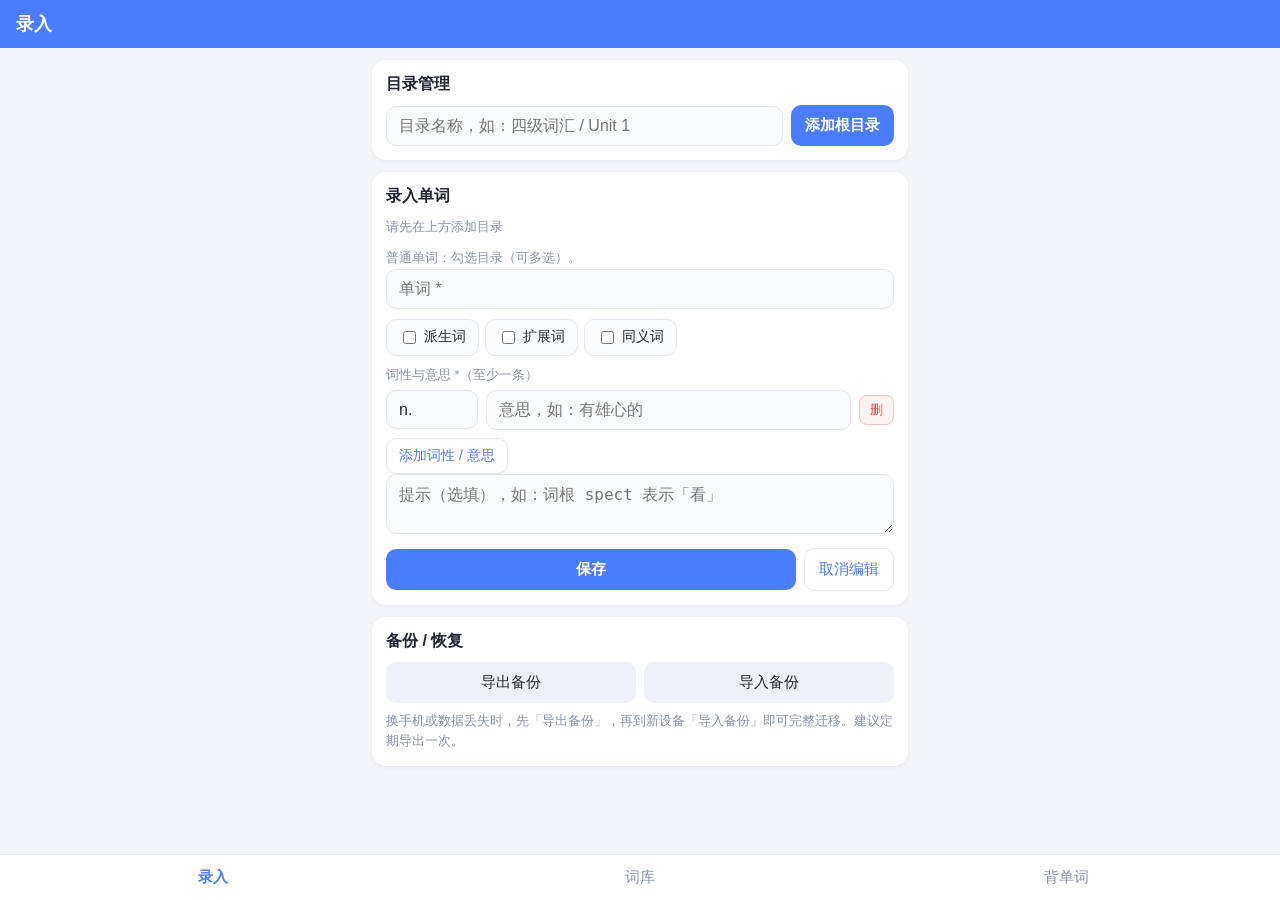
==== commit b1be563d: "Update index.html" ====
--- a/index.html
+++ b/index.html
@@ -51,6 +51,14 @@
 input:focus, select:focus, textarea:focus { border-color: var(--primary); background: #fff; }
 .check { display: flex; align-items: center; gap: 8px; margin-bottom: 10px; font-size: 15px; }
 .check input[type=checkbox] { width: 20px; height: 20px; accent-color: var(--primary); }
+.type-row { display: flex; gap: 6px; margin-bottom: 10px; flex-wrap: wrap; }
+.type-row label {
+  display: flex; align-items: center; gap: 5px;
+  border: 1px solid var(--line); border-radius: 10px; padding: 8px 12px;
+  font-size: 14px; background: #fafbfd; cursor: pointer;
+}
+.type-row label.on { border-color: var(--primary); background: #eef3ff; color: var(--primary-dark); }
+.type-row input { accent-color: var(--primary); }
 .field-label { font-size: 13px; color: var(--muted); margin: 6px 0; }
 .dir-checks { margin-bottom: 10px; }
 .dir-check-item {
@@ -58,6 +66,7 @@
   padding: 6px 8px 6px calc(8px + var(--depth, 0) * 20px); border-radius: 8px;
 }
 .dir-check-item:active { background: var(--bg); }
+.dir-check-item.hl { background: #eceef2; }
 .dir-check-item input { width: 18px; height: 18px; accent-color: var(--primary); flex: none; }
 .dir-check-item input:disabled { opacity: .35; }
 .form-word-node .dir-name { font-weight: 500; }
@@ -93,6 +102,44 @@
 .toolbar .btn { flex: 1; font-size: 14px; padding: 10px 8px; }
 .hint { font-size: 13px; color: var(--muted); line-height: 1.6; margin: 8px 0 0; }
 .empty { text-align: center; color: var(--muted); padding: 40px 0; }
+.pager { display: flex; align-items: center; justify-content: center; gap: 12px; margin-top: 8px; }
+.pager-info { font-size: 13px; color: var(--muted); }
+.pager .btn:disabled { opacity: .35; }
+/* 每页条数选择器已按需求注释掉
+.per-toggle {
+  flex: none; border: 1px solid var(--line); border-radius: 10px;
+  background: #fafbfd; padding: 10px 12px; font-size: 14px; color: var(--text);
+  cursor: pointer; white-space: nowrap; margin-bottom: 0;
+}
+.per-toggle b { color: var(--primary-dark); font-size: 15px; }
+*/
+.per-wheel { display: none; }
+.per-wheel-h {
+  display: flex; justify-content: center; gap: 8px; flex-wrap: wrap;
+  padding: 8px 4px; border: 1px solid var(--line); border-radius: 10px;
+  background: #fafbfd;
+}
+.per-wheel-h .pw-item {
+  font-size: 14px; color: var(--muted); padding: 6px 14px;
+  border-radius: 8px; border: 1px solid transparent; cursor: pointer;
+}
+.per-wheel-h .pw-item.cur {
+  color: #fff; background: var(--primary); font-weight: 700;
+}
+.per-wheel-h .pw-item:active { background: #eef3ff; }
+.per-wheel {
+  flex: none; display: flex; flex-direction: column; align-items: center;
+  gap: 2px; padding: 4px 10px; border: 1px solid var(--line); border-radius: 10px;
+  background: #fafbfd; overflow: hidden;
+}
+.per-wheel .pw-item {
+  font-size: 13px; color: var(--muted); padding: 2px 8px;
+  border-radius: 6px; cursor: pointer; line-height: 1.4;
+}
+.per-wheel .pw-item.cur {
+  color: #fff; background: var(--primary); font-weight: 700; font-size: 15px;
+}
+.per-wheel .pw-item:active { background: #eef3ff; }
 .tree { font-size: 15px; }
 .tree-node { margin: 2px 0; }
 .dir-row {
@@ -146,9 +193,6 @@
   font-size: 11px; color: var(--primary); background: #eef3ff;
   border-radius: 6px; padding: 2px 6px; flex: none;
 }
-.pager { display: flex; align-items: center; justify-content: center; gap: 12px; margin-top: 8px; }
-.pager-info { font-size: 13px; color: var(--muted); }
-.pager .btn:disabled { opacity: .35; }
 .mode-card { padding: 10px; }
 .mode-btn {
   width: 100%; border: none; border-radius: 12px; padding: 18px 16px; margin: 6px 0;
@@ -162,8 +206,15 @@
 .mode-btn.rand { background: linear-gradient(135deg, #f5a623, #f7bc55); }
 .progress { text-align: center; color: var(--muted); font-size: 14px; padding: 4px 0 10px; }
 .word-card { text-align: center; }
-.word-line { display: flex; align-items: center; justify-content: center; gap: 12px; margin: 14px 0 18px; }
+.word-line { display: flex; align-items: center; justify-content: center; gap: 12px; margin: 14px 0 6px; }
 .big-word { font-size: 30px; font-weight: 700; word-break: break-word; }
+.source-btn {
+  border: none; background: none; color: var(--muted); font-size: 14px;
+  padding: 6px 10px; cursor: pointer; text-decoration: underline;
+}
+.source-btn:active { color: var(--primary); }
+.action-row { display: flex; gap: 10px; justify-content: center; align-items: center; margin: 10px 0; }
+.action-row .btn { flex: none; }
 .tip-box {
   background: #fff8e6; border: 1px solid #f5dfad; border-radius: 10px;
   padding: 10px 12px; margin: 10px 0; font-size: 14px; text-align: left;
@@ -235,15 +286,20 @@
     <div class="card">
       <h2 id="wordFormTitle">录入单词</h2>
       <form id="wordForm">
+<!--        <div class="field-label">所属目录 / 所属单词 *（点击 ▸ 展开，默认折叠）</div>-->
+        <div id="wDirs" class="dir-checks"></div>
+        <p class="hint" id="treeHint">普通单词：勾选目录（可多选）。</p>
+
         <input type="text" id="wText" placeholder="单词 *" autocomplete="off" autocapitalize="off">
 
-        <label class="check"><input type="checkbox" id="wIsDerived"> 是派生词</label>
-
-        <div class="field-label">所属目录 / 所属单词 *（点击 ▸ 展开，默认折叠）</div>
-        <div id="wDirs" class="dir-checks"></div>
-<!--        <p class="hint">非派生词：勾选目录（可多选）。派生词：勾选某个非派生词，保存后该派生词会挂到它下面，并自动跟随它的目录。</p>-->
-
-        <div class="field-label">词性与意思 *（至少一条）</div>
+        <div class="type-row" id="typeRow">
+          <label id="lblDerived"><input type="checkbox" name="wordType" value="derived"> 派生词</label>
+          <label id="lblExtension"><input type="checkbox" name="wordType" value="extension"> 扩展词</label>
+          <label id="lblSynonym"><input type="checkbox" name="wordType" value="synonym"> 同义词</label>
+        </div>
+<!--        <p class="hint" id="typeHint">不选则为普通单词。三者只能选一个。</p>-->
+
+        <div class="field-label">词性与意思 *（至少一条）<span id="senseHint" hidden>（同义词可不填，添加后意思与所属单词相同）</span></div>
         <div id="senseRows"></div>
         <button type="button" class="btn ghost small" id="addSenseBtn">添加词性 / 意思</button>
 
@@ -263,7 +319,7 @@
         <button type="button" class="btn grow" id="importBtn">导入备份</button>
         <input type="file" id="importFile" accept=".json,application/json" hidden>
       </div>
-<!--      <p class="hint">换手机或数据丢失时，先「导出备份」，再到新设备「导入备份」即可完整迁移。建议定期导出一次。</p>-->
+      <p class="hint">换手机或数据丢失时，先「导出备份」，再到新设备「导入备份」即可完整迁移。建议定期导出一次。</p>
     </div>
   </section>
 
@@ -271,7 +327,9 @@
   <section class="page" id="page-library" hidden>
     <div class="card">
       <h2>单词列表</h2>
-      <input type="search" id="wordSearch" placeholder="搜索单词">
+      <div class="row">
+        <input type="search" id="wordSearch" placeholder="搜索单词">
+      </div>
       <div id="wordList"></div>
       <div class="pager" id="wordPager">
         <button class="btn small" id="wordPrev">上一页</button>
@@ -284,7 +342,7 @@
       <button class="btn" id="toggleAllBtn">显示全部释义</button>
       <button class="btn" id="toggleSelBtn">显示/隐藏所选目录释义</button>
     </div>
-<!--    <p class="hint">点击目录名称显示/隐藏该目录下的非派生词；点击单词显示/隐藏其派生词。勾选目录后点上方按钮，可整体显示/隐藏该目录下所有单词及派生词的释义；每个目录都有「随机背」按钮。</p>-->
+    <p class="hint">点击目录名称显示/隐藏该目录下的单词；点击单词显示/隐藏其派生词、扩展词、同义词。勾选目录后点上方按钮，可整体显示/隐藏该目录下所有单词及派生词的释义；每个目录都有「随机背」按钮。</p>
     <div id="dirTreeLib" class="tree"></div>
     <div id="libEmpty" class="empty" hidden>还没有目录或单词，先去「录入」添加吧。</div>
   </section>
@@ -293,27 +351,30 @@
   <section class="page" id="page-study" hidden>
     <div id="studyHome">
       <div class="card">
-        <label class="check"><input type="checkbox" id="includeDerivedChk"> 背单词时包含派生词</label>
+        <label class="check"><input type="checkbox" id="includeDerivedChk"> 背单词时包含派生词 / 扩展词 / 同义词</label>
+        <div class="field-label">本次学习数量</div>
+        <div class="per-wheel-h" id="studyPerWheel"></div>
       </div>
       <div class="card mode-card">
         <button class="mode-btn learn" data-mode="learn"><b>背新单词</b><span id="learnCount"></span></button>
         <button class="mode-btn review" data-mode="review"><b>复习单词</b><span id="reviewCount"></span></button>
         <button class="mode-btn rand" data-mode="random"><b>随机背词</b><span id="randomCount"></span></button>
       </div>
-      <p class="hint">规则：每个单词点够 3 次「认识」才会从队列消失；<br>点击任意按钮先显示释义，再点一次按钮才生效并进入下一个单词（按第二次点击的按钮处理）；<br>「模糊」认识次数不变、「不认识」认识次数归零，均排到队尾；<br>「背单词」里只有完成的单词才会进入「复习单词」；<br>随机背一次抽 10 个；复习按艾宾浩斯遗忘曲线安排（1/2/4/7/15/30/60 天）。</p>
+      <p class="hint">规则：「背新单词」「复习单词」完成的词按艾宾浩斯曲线（1/2/4/7/15/30/60 天）安排复习，<br>「随机背词」不改变复习计划。</p>
     </div>
 
     <div id="studyCard" hidden>
       <div class="progress" id="studyProgress"></div>
       <div class="card word-card">
-        <div class="word-line">
-          <span id="cardTag" class="tag" hidden></span>
-          <span id="cardWord" class="big-word"></span>
+        <div class="word-line"><span id="cardWord" class="big-word"></span></div>
+        <button class="source-btn" id="sourceBtn" hidden></button>
+        <div id="sourceMeaning" class="answer" hidden></div>
+        <div class="action-row">
+          <button class="btn ghost" id="tipBtn">提示</button>
           <button class="icon-btn" id="speakBtn" aria-label="朗读">
             <svg viewBox="0 0 24 24" width="20" height="20"><path d="M3 9v6h4l5 4V5L7 9H3z" fill="currentColor"/><path d="M16 8.5c1.6 1.4 1.6 5.6 0 7" stroke="currentColor" fill="none" stroke-width="2" stroke-linecap="round"/><path d="M18.5 6c2.8 2.6 2.8 9.4 0 12" stroke="currentColor" fill="none" stroke-width="2" stroke-linecap="round"/></svg>
           </button>
         </div>
-        <button class="btn ghost" id="tipBtn">提示</button>
         <div id="tipBox" class="tip-box" hidden></div>
         <div id="answerBox" class="answer" hidden></div>
         <div class="grade-row" id="gradeRow">
@@ -345,33 +406,86 @@
 <script>
 'use strict';
 
-/* ================= 存储与数据模型 ================= */
-
-const STORE_KEY = 'wordapp_v1';
+/* ================= 存储：IndexedDB（大容量）+ localStorage 兜底 ================= */
+
+const IDB_NAME = 'wordapp', IDB_STORE = 'kv', STATE_KEY = 'state';
 let state = null;
 let storageOK = true;
 
-function loadState() {
-  try {
-    localStorage.setItem('__t', '1');
-    localStorage.removeItem('__t');
-    state = JSON.parse(localStorage.getItem(STORE_KEY));
-  } catch (e) {
-    storageOK = false;
-    state = null;
-  }
-  if (!state || typeof state !== 'object') state = {};
-  if (!state.seq) state.seq = 1;
-  if (!Array.isArray(state.dirs)) state.dirs = [];
-  if (!state.words || typeof state.words !== 'object') state.words = {};
-  if (!state.settings) state.settings = { includeDerived: false };
+let dbPromise = null;
+function idb() {
+  if (!dbPromise) {
+    dbPromise = new Promise((resolve, reject) => {
+      const req = indexedDB.open(IDB_NAME, 1);
+      req.onupgradeneeded = () => req.result.createObjectStore(IDB_STORE);
+      req.onsuccess = () => resolve(req.result);
+      req.onerror = () => reject(req.error);
+    });
+  }
+  return dbPromise;
+}
+function idbGet(key) {
+  return idb().then(db => new Promise(resolve => {
+    const r = db.transaction(IDB_STORE).objectStore(IDB_STORE).get(key);
+    r.onsuccess = () => resolve(r.result);
+    r.onerror = () => resolve(undefined);
+  })).catch(() => undefined);
+}
+function idbSet(key, val) {
+  return idb().then(db => new Promise((resolve, reject) => {
+    const t = db.transaction(IDB_STORE, 'readwrite');
+    t.objectStore(IDB_STORE).put(val, key);
+    t.oncomplete = () => resolve();
+    t.onerror = () => reject(t.error);
+  }));
+}
+
+async function loadState() {
+  let raw = null;
+  let idbOK = true;
+  try { raw = await idbGet(STATE_KEY); } catch (e) { idbOK = false; }
+  if (raw === undefined || raw === null) {
+    // 兜底/迁移：尝试 localStorage
+    try {
+      const ls = localStorage.getItem('wordapp_v1');
+      if (ls) { raw = JSON.parse(ls); await idbSet(STATE_KEY, raw); }
+    } catch (e) { idbOK = false; }
+  }
+  if (!idbOK) {
+    try { localStorage.setItem('__t', '1'); localStorage.removeItem('__t'); }
+    catch (e) { idbOK = false; }
+  }
+  storageOK = idbOK || !!raw;
+  state = (raw && typeof raw === 'object') ? raw : {};
+  migrateState(state);
+}
+
+function migrateState(s) {
+  if (!s.seq) s.seq = 1;
+  if (!Array.isArray(s.dirs)) s.dirs = [];
+  if (!s.words || typeof s.words !== 'object') s.words = {};
+  if (!s.settings) s.settings = {};
+  if (!Array.isArray(s.settings.lastDirIds)) s.settings.lastDirIds = [];
+  Object.values(s.words).forEach(w => {
+    if (!w.type) { // 旧版本数据迁移
+      w.type = w.isDerived ? 'derived' : 'base';
+      w.parentIds = w.parentWordId ? [w.parentWordId] : [];
+      delete w.isDerived; delete w.parentWordId;
+    }
+    if (!Array.isArray(w.parentIds)) w.parentIds = [];
+    if (!Array.isArray(w.dirIds)) w.dirIds = [];
+    if (!Array.isArray(w.senses)) w.senses = [];
+    if (typeof w.tip !== 'string') w.tip = '';
+    if (!w.stats) w.stats = null;
+  });
 }
 
 function saveState() {
-  if (!storageOK) return;
-  try {
-    localStorage.setItem(STORE_KEY, JSON.stringify(state));
-  } catch (e) { storageOK = false; }
+  if (!state) return;
+  idbSet(STATE_KEY, state).catch(() => {
+    try { localStorage.setItem('wordapp_v1', JSON.stringify(state)); }
+    catch (e) { storageOK = false; }
+  });
 }
 
 function uid() { return 'w' + (state.seq++); }
@@ -392,7 +506,9 @@
   return arr;
 }
 
-/* ---------- 日期工具（本地时区，YYYY-MM-DD） ---------- */
+function byCreation(a, b) { return parseInt(a.id.slice(1), 10) - parseInt(b.id.slice(1), 10); }
+
+/* ---------- 日期工具 ---------- */
 
 function fmtDate(d) {
   const y = d.getFullYear();
@@ -400,9 +516,7 @@
   const day = String(d.getDate()).padStart(2, '0');
   return `${y}-${m}-${day}`;
 }
-
 function todayStr() { return fmtDate(new Date()); }
-
 function addDays(dateStr, n) {
   const [y, m, d] = dateStr.split('-').map(Number);
   const dt = new Date(y, m - 1, d);
@@ -418,33 +532,17 @@
     if (n.children && n.children.length) walkDirs(fn, n.children);
   });
 }
-
 function findDir(id) {
   let r = null;
   walkDirs(d => { if (d.id === id) r = d; });
   return r;
 }
-
-function dirPath(id) {
-  const parts = [];
-  (function find(nodes, path) {
-    for (const n of nodes) {
-      const p = path.concat(n.name);
-      if (n.id === id) { parts.push(...p); return true; }
-      if (n.children && n.children.length && find(n.children, p)) return true;
-    }
-    return false;
-  })(state.dirs, []);
-  return parts.join(' / ');
-}
-
 function collectDirIds(id) {
   const ids = [];
   const d = findDir(id);
   if (d) walkDirs(n => ids.push(n.id), [d]);
   return ids;
 }
-
 function createDir(name, parentId) {
   const node = { id: uid(), name: name, children: [] };
   if (parentId) {
@@ -454,12 +552,7 @@
   state.dirs.push(node);
   return node;
 }
-
-function renameDir(id, name) {
-  const d = findDir(id);
-  if (d) d.name = name;
-}
-
+function renameDir(id, name) { const d = findDir(id); if (d) d.name = name; }
 function deleteDir(id) {
   (function rm(nodes) {
     for (let i = 0; i < nodes.length; i++) {
@@ -476,44 +569,72 @@
 
 /* ---------- 单词 ---------- */
 
+const TYPE_LABEL = { base: '', derived: '派生词', extension: '扩展词', synonym: '同义词' };
+
 function wordList() { return Object.values(state.words); }
 function getWord(id) { return state.words[id]; }
-function childWords(pid) { return wordList().filter(w => w.parentWordId === pid); }
-function rootWords() { return wordList().filter(w => !w.isDerived); }
-
-/* 某目录（含子目录）下的单词；includeDerived 时把父单词在该范围内的派生词也算上 */
+function isBase(w) { return w && w.type === 'base'; }
+
+/* 派生词/同义词动态跟随父单词的目录；扩展词/普通词用自己的 dirIds */
+function dynamicDirIds(w) {
+  if (!w) return [];
+  if (w.type === 'derived' || w.type === 'synonym') {
+    const p = getWord(w.parentIds[0]);
+    return p ? (p.dirIds || []) : [];
+  }
+  return w.dirIds || [];
+}
+
+/* 某单词下的所有子词（派生词/扩展词/同义词），按创建时间升序 */
+function childWords(pid) {
+  return wordList().filter(w => (w.parentIds || []).indexOf(pid) !== -1).sort(byCreation);
+}
+
+/* 目录直属的根级单词：普通词 + 有自己目录的扩展词 */
+function dirRootWords(dirId) {
+  return wordList()
+    .filter(w => (w.type === 'base' || w.type === 'extension') &&
+                 (w.dirIds || []).indexOf(dirId) !== -1)
+    .sort(byCreation);
+}
+
 function wordsUnderDir(dirId, includeDerived) {
   const ids = new Set(collectDirIds(dirId));
-  const base = wordList().filter(w => !w.isDerived && (w.dirIds || []).some(d => ids.has(d)));
-  if (!includeDerived) return base;
-  const set = new Set(base.map(w => w.id));
+  const direct = wordList().filter(w =>
+    (w.type === 'base' || w.type === 'extension') &&
+    dynamicDirIds(w).some(d => ids.has(d)));
+  const set = new Set(direct.map(w => w.id));
+  if (includeDerived) {
+    wordList().forEach(w => {
+      if ((w.parentIds || []).some(p => set.has(p))) set.add(w.id);
+    });
+  }
+  return wordList().filter(w => set.has(w.id));
+}
+
+function createWord(data) {
+  const w = {
+    id: uid(), type: data.type, text: data.text,
+    parentIds: data.parentIds || [], dirIds: data.dirIds || [],
+    senses: data.senses || [], tip: data.tip || '', stats: null
+  };
+  state.words[w.id] = w;
+  saveState();
+  return w;
+}
+
+function deleteWord(id) {
+  // 删除以其为父的所有子词
+  childWords(id).slice().forEach(c => deleteWord(c.id));
+  // 扩展词引用了它的话，解除引用
   wordList().forEach(w => {
-    if (w.isDerived && w.parentWordId && set.has(w.parentWordId)) set.add(w.id);
-  });
-  return wordList().filter(w => set.has(w.id));
-}
-
-/* 新增 / 编辑单词 */
-function upsertWord(data, editId) {
-  let w;
-  if (editId && state.words[editId]) {
-    w = state.words[editId];
-  } else {
-    w = { id: uid(), stats: null };
-    state.words[w.id] = w;
-  }
-  w.text = data.text;
-  w.isDerived = !!data.isDerived;
-  w.parentWordId = w.isDerived ? data.parentWordId : null;
-  w.dirIds = data.dirIds || [];
-  w.senses = data.senses || [];
-  w.tip = data.tip || '';
-  saveState();
-  return w.id;
-}
-
-function deleteWord(id) {
-  childWords(id).forEach(c => deleteWord(c.id));
+    if (w.parentIds && w.parentIds.indexOf(id) !== -1) {
+      w.parentIds = w.parentIds.filter(x => x !== id);
+      if (w.type === 'extension' && !w.parentIds.length && !(w.dirIds || []).length) {
+        delete state.words[w.id]; // 无父无目录的孤儿扩展词直接删除
+      }
+    }
+  });
   delete state.words[id];
   saveState();
 }
@@ -522,58 +643,47 @@
   const lines = (w.senses || []).map(s =>
     `<div><b>${esc(s.pos)}</b> ${esc(s.meaning)}</div>`).join('');
   const tip = w.tip ? `<div class="w-tip-line">提示：${esc(w.tip)}</div>` : '';
-  return lines + tip;
+  return (lines || '<div>（意思与所属单词相同）</div>') + tip;
 }
 
 /* ---------- 艾宾浩斯复习计划 ---------- */
-/* 认识升级、模糊降一级、不认识清零；一直不认识就每天出现 */
+/* 按本轮最差表现计算：认识→间隔升级 1/2/4/7/15/30/60 天；模糊→间隔缩短；不认识→明天重现 */
 const INTERVALS = [1, 2, 4, 7, 15, 30, 60];
 
-function reviewWord(w, result) {
+function reviewWord(w, worst) {
   const t = todayStr();
   if (!w.stats) w.stats = { level: 0, count: 0, due: t, history: [] };
   const s = w.stats;
   s.count++;
-  s.history.push({ d: t, r: result });
+  s.history.push({ d: t, r: worst });
   if (s.history.length > 50) s.history = s.history.slice(-50);
 
-  if (result === 2) {
+  if (worst === 2) {
     s.level = Math.min(s.level + 1, INTERVALS.length - 1);
-  } else if (result === 1) {
+  } else if (worst === 1) {
     s.level = Math.max(s.level - 1, 0);
   } else {
     s.level = 0;
   }
 
-  let days;
-  if (result === 2) {
-    days = s.level === 1 ? 1 : INTERVALS[s.level];
-  } else {
-    days = 1;
-  }
-
+  const days = (worst === 2) ? (s.level === 1 ? 1 : INTERVALS[s.level]) : 1;
   /* 漏背顺延：认识的情况按原计划日期起算（若已过期则从今天） */
-  const base = (result === 2 && s.due && s.due > t) ? s.due : t;
+  const base = (worst === 2 && s.due && s.due > t) ? s.due : t;
   s.due = addDays(base, days);
   s.last = t;
   saveState();
 }
 
-/* ---------- 语音朗读：优先调用有道词典发音接口（真人读音），失败自动回退系统 TTS ---------- */
-/* 有道接口：https://dict.youdao.com/dictvoice?type=2&audio=单词 （type=2 美音，改成 1 为英音） */
+/* ---------- 语音朗读：有道真人发音，失败回退系统 TTS ---------- */
 
 let currentAudio = null;
 
 function speak(text) {
-  speakOnline(text);
-}
-
-function speakOnline(text) {
   try {
     if (currentAudio) { currentAudio.pause(); currentAudio.onerror = null; currentAudio = null; }
     const audio = new Audio();
     audio.src = 'https://dict.youdao.com/dictvoice?type=2&audio=' + encodeURIComponent(text);
-    audio.onerror = () => speakOffline(text);   // 接口请求失败 → 回退
+    audio.onerror = () => speakOffline(text);
     currentAudio = audio;
     const p = audio.play();
     if (p && p.catch) p.catch(() => speakOffline(text));
@@ -581,7 +691,6 @@
     speakOffline(text);
   }
 }
-
 function speakOffline(text) {
   if (!('speechSynthesis' in window)) { alert('无法朗读：网络不可用且系统不支持语音'); return; }
   speechSynthesis.cancel();
@@ -589,15 +698,25 @@
   u.lang = 'en-US';
   u.rate = 0.85;
   const voices = speechSynthesis.getVoices();
-  const v = voices.find(x => /^en[-_]US/i.test(x.lang)) ||
-            voices.find(x => /^en/i.test(x.lang));
+  const v = voices.find(x => /^en[-_]US/i.test(x.lang)) || voices.find(x => /^en/i.test(x.lang));
   if (v) u.voice = v;
   speechSynthesis.speak(u);
 }
 
-function preloadVoices() {
-  /* 兼容保留：第三方发音接口无需预热；预先激活一次系统 TTS 以便离线回退可用 */
-  if ('speechSynthesis' in window) speechSynthesis.getVoices();
+/* ---------- 单词拼写校验（免费词典 API，成功结果本会话内缓存） ---------- */
+
+const spellOK = new Set();
+
+function checkSpelling(word) {
+  const key = word.toLowerCase();
+  if (spellOK.has(key)) return Promise.resolve({ ok: true });
+  return fetch('https://api.dictionaryapi.dev/api/v2/entries/en/' + encodeURIComponent(word))
+    .then(r => {
+      if (r.status === 404) return { ok: false };
+      if (r.ok) { spellOK.add(key); return { ok: true }; }
+      return { ok: true }; // 其它状态不拦截
+    })
+    .catch(() => ({ netFail: true })); // 断网：交给用户确认
 }
 
 /* ---------- 备份 / 恢复 ---------- */
@@ -648,11 +767,10 @@
       }
       if (!confirm('导入将覆盖当前全部数据（目录、单词、背词记录），确定继续？')) return;
       state = obj;
-      if (!state.seq) state.seq = 1;
-      if (!state.settings) state.settings = { includeDerived: false };
+      migrateState(state);
       saveState();
+      resetWordForm();
       refreshAll();
-      resetWordForm();
       alert('导入成功');
     } catch (e) {
       alert('导入失败：文件不是有效的备份 JSON');
@@ -664,10 +782,28 @@
 /* ================= 录入页 ================= */
 
 let editingWordId = null;
-let selectedParentWordId = null;   // 派生词模式下选中的父单词
-const expandedMgmtDirs = new Set();  // 目录管理树展开状态（默认全折叠）
-const expandedFormDirs = new Set();  // 表单目录树展开状态（默认全折叠）
-const expandedFormWords = new Set(); // 表单树中展开显示派生词的单词
+let selectedParentWordId = null;      // 派生词/同义词：选中的父单词（单选）
+const selectedParentIds = new Set();  // 扩展词：选中的父单词（多选）
+const formCheckedDirs = new Set();    // 表单目录勾选
+const expandedMgmtDirs = new Set();   // 目录管理树展开状态
+const expandedFormDirs = new Set();   // 表单目录树展开
+const expandedFormWords = new Set();  // 表单树中展开显示子词的单词
+let lastAddedWordId = null;           // 最近新增的普通单词（表单树中高亮）
+
+function getFormType() {
+  const r = document.querySelector('input[name="wordType"]:checked');
+  return r ? r.value : 'base';
+}
+
+function setType(type) {
+  document.querySelectorAll('input[name="wordType"]').forEach(c => {
+    c.checked = (c.value === type);
+  });
+  document.querySelectorAll('.type-row label').forEach(l => l.classList.remove('on'));
+  const on = document.querySelector(`#lbl${type.charAt(0).toUpperCase() + type.slice(1)}`);
+  if (on && type !== 'base') on.classList.add('on');
+  onTypeChange(type);
+}
 
 function initEntry() {
   document.getElementById('addRootDirBtn').addEventListener('click', () => {
@@ -706,7 +842,15 @@
     }
   });
 
-  document.getElementById('wIsDerived').addEventListener('change', onDerivedToggle);
+  /* checkbox：勾选 = 选择该类型；取消勾选 = 取消类型回到普通单词。
+     同一时刻最多只有一个被勾选（setType 强制互斥），
+     所以“取消勾选的那个”必然是当前已选类型，即再次点击取消 */
+  document.getElementById('typeRow').addEventListener('change', e => {
+    const input = e.target.closest('input[name="wordType"]');
+    if (!input) return;
+    setType(input.checked ? input.value : 'base');
+  });
+
   document.getElementById('wDirs').addEventListener('click', e => {
     const btn = e.target.closest('button[data-act="ftoggle"]');
     if (!btn) return;
@@ -717,22 +861,34 @@
   });
   document.getElementById('wDirs').addEventListener('change', e => {
     const inp = e.target;
-    if (!inp.matches('input[data-word]')) return;
-    if (inp.checked) {
-      selectedParentWordId = inp.dataset.word;
-      document.querySelectorAll('#wDirs input[data-word]').forEach(cb => {
-        if (cb !== inp) cb.checked = false;
-      });
-      const p = getWord(selectedParentWordId);
-      if (p) {
-        document.querySelectorAll('#wDirs input[data-dir]').forEach(cb => {
-          cb.checked = (p.dirIds || []).includes(cb.dataset.dir);
+    if (inp.matches('input[data-dir]')) {
+      if (inp.checked) formCheckedDirs.add(inp.dataset.dir);
+      else formCheckedDirs.delete(inp.dataset.dir);
+      return;
+    }
+    if (inp.matches('input[data-word]')) {
+      const type = getFormType();
+      const wid = inp.dataset.word;
+      if (!inp.checked) {
+        selectedParentIds.delete(wid);
+        if (selectedParentWordId === wid) selectedParentWordId = null;
+        renderFormDirTree();
+        return;
+      }
+      const w = getWord(wid);
+      if (!isBase(w)) { inp.checked = false; alert('只能选择未派生的普通单词作为所属单词'); return; }
+      if (type === 'extension') {
+        selectedParentIds.add(wid);
+      } else {
+        // 派生词/同义词：单选
+        selectedParentIds.clear();
+        selectedParentWordId = wid;
+        document.querySelectorAll('#wDirs input[data-word]').forEach(cb => {
+          if (cb !== inp) cb.checked = false;
         });
       }
-    } else {
-      selectedParentWordId = null;
-    }
-    renderFormDirTree();
+      renderFormDirTree();
+    }
   });
 
   document.getElementById('addSenseBtn').addEventListener('click', () => addSenseRow('n.', ''));
@@ -757,31 +913,11 @@
   });
 
   addSenseRow('n.', '');
-  renderEntryAll();
-}
-
-function onWordListClick(e) {
-  const btn = e.target.closest('button[data-act]');
-  if (!btn) return;
-  const id = btn.closest('[data-id]').dataset.id;
-  const act = btn.dataset.act;
-  if (act === 'speak') speak(getWord(id).text);
-  else if (act === 'edit') editWord(id);
-  else if (act === 'del') {
-    const w = getWord(id);
-    const kids = childWords(id).length;
-    if (confirm(`删除单词「${w.text}」？${kids ? `其下 ${kids} 个派生词也会一并删除。` : ''}`)) {
-      deleteWord(id);
-      if (editingWordId === id) resetWordForm();
-      refreshAll();
-    }
-  }
 }
 
 function renderEntryAll() {
   renderEntryDirTree();
   renderFormDirTree();
-  renderWordList();
 }
 
 /* ---------- 目录树（管理） ---------- */
@@ -818,20 +954,24 @@
   })(state.dirs, 0, box);
 }
 
-/* ---------- 表单：目录树（展示到派生词一级） ---------- */
+/* ---------- 表单：目录树（目录 → 单词 → 子词），按类型控制勾选 ---------- */
 
 function renderFormDirTree() {
   const box = document.getElementById('wDirs');
-  if (!state.dirs.length) { box.innerHTML = '<p class="hint">请先在上方添加目录</p>'; return; }
-  /* 重建前保留当前勾选状态 */
-  const checkedDirs = new Set(
-    [...box.querySelectorAll('input[data-dir]:checked')].map(i => i.dataset.dir));
+  const type = getFormType();
+  if (!state.dirs.length) { box.innerHTML = '<p class="hint">请先在上方添加目录</p>'; updateFormHints(type); return; }
   box.innerHTML = '';
-  const derived = document.getElementById('wIsDerived').checked;
+  const dirsDisabled = (type === 'derived' || type === 'synonym');
+
   (function renderDirs(nodes, depth, parent) {
     nodes.forEach(n => {
       const words = dirRootWords(n.id);
       const hasSub = n.children.length > 0 || words.length > 0;
+      const autoOn = dirsDisabled && type !== 'extension' && selectedParentWordId &&
+                     (getWord(selectedParentWordId) || {}).dirIds;
+      const checked = dirsDisabled
+        ? !!(autoOn && autoOn.indexOf(n.id) !== -1)
+        : formCheckedDirs.has(n.id);
       const item = document.createElement('div');
       item.className = 'dir-check-item';
       item.style.setProperty('--depth', depth);
@@ -839,7 +979,7 @@
         ${hasSub
           ? `<button type="button" class="w-arrow" data-act="ftoggle" data-kind="dir" data-tid="${n.id}">${expandedFormDirs.has(n.id) ? '▾' : '▸'}</button>`
           : '<span class="w-arrow-spacer"></span>'}
-        <input type="checkbox" data-dir="${n.id}" ${checkedDirs.has(n.id) ? 'checked' : ''} ${derived ? 'disabled' : ''}>
+        <input type="checkbox" data-dir="${n.id}" ${checked ? 'checked' : ''} ${dirsDisabled ? 'disabled' : ''}>
         <span class="dir-name">${esc(n.name)}</span>
         <span class="dir-count">${wordsUnderDir(n.id, true).length}词</span>`;
       parent.appendChild(item);
@@ -847,42 +987,84 @@
         const children = document.createElement('div');
         children.className = 'node-children';
         renderDirs(n.children, depth + 1, children);
-        words.forEach(w => renderFormWordNode(w, depth + 1, children, derived));
+        words.forEach(w => renderFormWordNode(w, depth + 1, children, type));
         parent.appendChild(children);
       }
     });
   })(state.dirs, 0, box);
-}
-
-function renderFormWordNode(w, depth, parent, derived) {
+  updateFormHints(type);
+}
+
+function renderFormWordNode(w, depth, parent, type) {
   const kids = childWords(w.id);
+  const expanded = expandedFormWords.has(w.id);
   const item = document.createElement('div');
-  item.className = 'dir-check-item form-word-node';
+  item.className = 'dir-check-item form-word-node' +
+    (lastAddedWordId === w.id && type === 'base' ? ' hl' : '');
   item.style.setProperty('--depth', depth);
+  const checked = type === 'extension'
+    ? selectedParentIds.has(w.id)
+    : selectedParentWordId === w.id;
+  const disabled = type === 'base';
+  const typeTag = TYPE_LABEL[w.type] ? `<span class="dir-count">${TYPE_LABEL[w.type]}</span>` : '';
   item.innerHTML = `
     ${kids.length
-      ? `<button type="button" class="w-arrow" data-act="ftoggle" data-kind="word" data-tid="${w.id}">${expandedFormWords.has(w.id) ? '▾' : '▸'}</button>`
+      ? `<button type="button" class="w-arrow" data-act="ftoggle" data-kind="word" data-tid="${w.id}">${expanded ? '▾' : '▸'}</button>`
       : '<span class="w-arrow-spacer"></span>'}
-    <input type="checkbox" data-word="${w.id}" ${selectedParentWordId === w.id ? 'checked' : ''} ${derived ? '' : 'disabled'}>
+    <input type="checkbox" data-word="${w.id}" ${checked ? 'checked' : ''} ${disabled ? 'disabled' : ''}>
     <span class="dir-name">${esc(w.text)}</span>
-    ${w.isDerived ? '<span class="dir-count">派生</span>' : ''}`;
+    ${typeTag}`;
   parent.appendChild(item);
-  if (kids.length && expandedFormWords.has(w.id)) {
+  if (kids.length && expanded) {
     const children = document.createElement('div');
     children.className = 'node-children';
-    kids.forEach(c => renderFormWordNode(c, depth + 1, children, derived));
+    kids.forEach(c => renderFormWordNode(c, depth + 1, children, type));
     parent.appendChild(children);
   }
 }
 
-function onDerivedToggle() {
-  const derived = document.getElementById('wIsDerived').checked;
-  selectedParentWordId = null;
-  document.querySelectorAll('#wDirs input[data-word]').forEach(cb => { cb.checked = false; });
-  if (derived) {
-    document.querySelectorAll('#wDirs input[data-dir]').forEach(cb => { cb.checked = false; });
+function onTypeChange(forcedType) {
+  const type = forcedType || getFormType();
+
+  if (type === 'base') {
+    selectedParentIds.clear();
+    selectedParentWordId = null;
+    // 恢复上次勾选的目录
+    formCheckedDirs.clear();
+    (state.settings.lastDirIds || []).forEach(id => {
+      if (findDir(id)) formCheckedDirs.add(id);
+    });
+  } else if (type === 'extension') {
+    selectedParentWordId = null;
+    if (!formCheckedDirs.size) {
+      (state.settings.lastDirIds || []).forEach(id => {
+        if (findDir(id)) formCheckedDirs.add(id);
+      });
+    }
+  } else {
+    // 派生词/同义词：目录跟随父单词
+    formCheckedDirs.clear();
+    // 若已有多个勾选的父词（从扩展词切过来），保留第一个
+    if (selectedParentIds.size) {
+      selectedParentWordId = [...selectedParentIds][0];
+    }
+    selectedParentIds.clear();
+    if (selectedParentWordId && !isBase(getWord(selectedParentWordId))) selectedParentWordId = null;
   }
   renderFormDirTree();
+}
+
+function updateFormHints(type) {
+  const treeHint = document.getElementById('treeHint');
+  const senseHint = document.getElementById('senseHint');
+  const hints = {
+    base: '普通单词：勾选目录（可多选）。',
+    derived: '派生词：在树中勾选一个非派生词作为所属单词，目录自动跟随它。',
+    extension: '扩展词：在树中勾选一个或多个非派生词，并可自行勾选目录。',
+    synonym: '同义词：在树中勾选一个非派生词，可一次输入多个单词（用逗号分隔），意思自动与所属单词一致。'
+  };
+  treeHint.textContent = hints[type];
+  senseHint.hidden = type !== 'synonym';
 }
 
 /* ---------- 表单：词性 / 意思行 ---------- */
@@ -896,39 +1078,105 @@
   row.innerHTML = `
     <select class="sense-pos">${POS_OPTIONS.map(p =>
       `<option value="${p}" ${p === pos ? 'selected' : ''}>${p}</option>`).join('')}</select>
-    <input class="sense-meaning" type="text" placeholder="意思，如：放弃" value="${esc(meaning)}">
+    <input class="sense-meaning" type="text" placeholder="意思，如：有雄心的" value="${esc(meaning)}">
     <button type="button" class="mini danger" data-act="rm">删</button>`;
   document.getElementById('senseRows').appendChild(row);
 }
 
-/* ---------- 提交 / 编辑 / 重置 ---------- */
-
-function onWordSubmit(e) {
-  e.preventDefault();
-  const text = document.getElementById('wText').value.trim();
-  if (!text) return alert('请输入单词');
-  const isDerived = document.getElementById('wIsDerived').checked;
-  let dirIds = [], parentWordId = null;
-  if (isDerived) {
-    if (!selectedParentWordId) return alert('请在目录树中勾选所属的非派生词');
-    const p = getWord(selectedParentWordId);
-    if (!p) return alert('所选父单词不存在，请重新勾选');
-    parentWordId = selectedParentWordId;
-    dirIds = (p.dirIds || []).slice(); // 派生词跟随父单词的目录
-  } else {
-    dirIds = [...document.querySelectorAll('#wDirs input[data-dir]:checked')].map(i => i.dataset.dir);
-    if (!dirIds.length) return alert('请至少勾选一个目录');
-  }
-  const senses = [...document.querySelectorAll('.sense-row')].map(r => ({
+function collectSenses() {
+  return [...document.querySelectorAll('.sense-row')].map(r => ({
     pos: r.querySelector('.sense-pos').value,
     meaning: r.querySelector('.sense-meaning').value.trim()
   })).filter(s => s.meaning);
-  if (!senses.length) return alert('请至少填写一条意思');
-
-  upsertWord({
-    text, isDerived, parentWordId, dirIds, senses,
-    tip: document.getElementById('wTip').value.trim()
-  }, editingWordId);
+}
+
+/* ---------- 提交 / 编辑 / 重置 ---------- */
+
+function splitSynonyms(raw) {
+  return raw.split(/[，,]/).map(s => s.trim()).filter(s => s);
+}
+
+async function onWordSubmit(e) {
+  e.preventDefault();
+  const type = getFormType();
+  const raw = document.getElementById('wText').value.trim();
+  if (!raw) return alert('请输入单词');
+
+  const words = type === 'synonym' ? splitSynonyms(raw) : [raw];
+  if (!words.length) return alert('请输入单词');
+  if (type !== 'synonym' && words.length > 1) {
+    return alert('一次只能添加一个单词；要一次添加多个请使用「同义词」模式并用逗号分隔');
+  }
+
+  /* 所属单词校验 */
+  let parentIds = [];
+  if (type === 'derived' || type === 'synonym') {
+    if (!selectedParentWordId) {
+      return alert(type === 'derived' ? '派生词必须勾选一个所属的非派生词'
+                                      : '同义词必须勾选一个所属的非派生词');
+    }
+    if (!isBase(getWord(selectedParentWordId))) return alert('所属单词必须是未派生的普通单词');
+    parentIds = [selectedParentWordId];
+  } else if (type === 'extension') {
+    parentIds = [...selectedParentIds].filter(id => isBase(getWord(id)));
+    if (!parentIds.length) return alert('扩展词必须至少勾选一个所属的非派生词');
+  }
+
+  /* 目录校验 */
+  let dirIds = [];
+  if (type === 'derived' || type === 'synonym') {
+    dirIds = (getWord(parentIds[0]).dirIds || []).slice();
+  } else {
+    dirIds = [...formCheckedDirs].filter(id => findDir(id));
+    if (type === 'base' && !dirIds.length) return alert('请至少勾选一个目录');
+    if (dirIds.length) state.settings.lastDirIds = dirIds;
+  }
+
+  /* 意思校验 */
+  let senses = collectSenses();
+  if (type === 'synonym') {
+    if (!senses.length) {
+      const p = getWord(parentIds[0]);
+      senses = (p.senses || []).map(s => ({ pos: s.pos, meaning: s.meaning }));
+    }
+  } else if (!senses.length) {
+    return alert('请至少填写一条意思');
+  }
+
+  /* 拼写校验 */
+  for (const word of words) {
+    const r = await checkSpelling(word);
+    if (r.ok === false) {
+      return alert(`「${word}」拼写不正确或不是英文单词，无法添加`);
+    }
+    if (r.netFail && !confirm(`无法联网校验「${word}」的拼写，确定要添加吗？`)) {
+      return;
+    }
+  }
+
+  const tip = document.getElementById('wTip').value.trim();
+
+  if (editingWordId) {
+    /* 编辑模式：更新当前单词；同义词多输入的部分作为新增词挂到同一父单词 */
+    const w = getWord(editingWordId);
+    w.text = words[0];
+    w.type = type;
+    w.parentIds = parentIds.slice();
+    w.dirIds = dirIds.slice();
+    w.senses = senses;
+    w.tip = tip;
+    saveState();
+    if (type === 'synonym' && words.length > 1) {
+      words.slice(1).forEach(text => createWord({ text, type, parentIds, dirIds, senses, tip: '' }));
+    }
+  } else {
+    if (type === 'synonym') {
+      words.forEach(text => createWord({ text, type, parentIds, dirIds, senses, tip: '' }));
+    } else {
+      const w = createWord({ text: words[0], type, parentIds, dirIds, senses, tip });
+      if (type === 'base') lastAddedWordId = w.id;
+    }
+  }
 
   resetWordForm();
   refreshAll();
@@ -940,19 +1188,19 @@
   resetWordForm();
   editingWordId = id;
   document.getElementById('wText').value = w.text;
-  document.getElementById('wIsDerived').checked = w.isDerived;
-  if (w.isDerived) selectedParentWordId = w.parentWordId || null;
+  setType(w.type === 'base' ? 'base' : w.type);
+  formCheckedDirs.clear();
+  selectedParentIds.clear();
+  selectedParentWordId = null;
+  if (w.type === 'extension') {
+    w.parentIds.forEach(pid => selectedParentIds.add(pid));
+    w.dirIds.forEach(did => { if (findDir(did)) formCheckedDirs.add(did); });
+  } else if (w.type === 'derived' || w.type === 'synonym') {
+    selectedParentWordId = w.parentIds[0] || null;
+  } else {
+    w.dirIds.forEach(did => { if (findDir(did)) formCheckedDirs.add(did); });
+  }
   renderFormDirTree();
-  if (w.isDerived && selectedParentWordId) {
-    const p = getWord(selectedParentWordId);
-    document.querySelectorAll('#wDirs input[data-dir]').forEach(cb => {
-      cb.checked = !!p && (p.dirIds || []).includes(cb.dataset.dir);
-    });
-  } else if (!w.isDerived) {
-    document.querySelectorAll('#wDirs input[data-dir]').forEach(cb => {
-      cb.checked = (w.dirIds || []).includes(cb.dataset.dir);
-    });
-  }
   const rows = document.getElementById('senseRows');
   rows.innerHTML = '';
   (w.senses || []).forEach(s => addSenseRow(s.pos, s.meaning));
@@ -960,12 +1208,22 @@
   document.getElementById('wTip').value = w.tip || '';
   document.getElementById('saveWordBtn').textContent = '保存修改';
   document.getElementById('cancelEditBtn').hidden = false;
-  window.scrollTo(0, 0);
+  switchTabTo('page-entry');
+  setTimeout(() => {
+    document.getElementById('wordForm').scrollIntoView({ behavior: 'smooth', block: 'start' });
+  }, 50);
 }
 
 function resetWordForm() {
   editingWordId = null;
   selectedParentWordId = null;
+  selectedParentIds.clear();
+  formCheckedDirs.clear();
+  setType('base');
+  // 默认勾选上次使用的目录
+  (state.settings.lastDirIds || []).forEach(id => {
+    if (findDir(id)) formCheckedDirs.add(id);
+  });
   document.getElementById('wordForm').reset();
   renderFormDirTree();
   const rows = document.getElementById('senseRows');
@@ -975,64 +1233,13 @@
   document.getElementById('cancelEditBtn').hidden = true;
 }
 
-/* ---------- 单词列表（词库页，每页 10 条，最近添加优先） ---------- */
-
-let wordPage = 1;
-const WORDS_PER_PAGE = 10;
-
-function renderWordList() {
-  const q = document.getElementById('wordSearch').value.trim().toLowerCase();
-  const box = document.getElementById('wordList');
-  const pager = document.getElementById('wordPager');
-  let list = wordList()
-    .sort((a, b) => parseInt(b.id.slice(1), 10) - parseInt(a.id.slice(1), 10));
-  if (q) list = list.filter(w => w.text.toLowerCase().includes(q));
-
-  const pages = Math.max(1, Math.ceil(list.length / WORDS_PER_PAGE));
-  if (wordPage > pages) wordPage = pages;
-  if (wordPage < 1) wordPage = 1;
-
-  const slice = list.slice((wordPage - 1) * WORDS_PER_PAGE, wordPage * WORDS_PER_PAGE);
-  box.innerHTML = slice.length ? '' : '<p class="hint">暂无单词</p>';
-  slice.forEach(w => {
-    const dirs = (w.dirIds || []).map(id => findDir(id)).filter(Boolean)
-      .map(d => d.name).join('、');
-    const pos = (w.senses || []).map(s => s.pos).join(' / ');
-    const p = w.isDerived && w.parentWordId ? getWord(w.parentWordId) : null;
-    const sub = w.isDerived
-      ? `${pos} · 来自 ${p ? p.text : '?'}`
-      : `${pos} · ${dirs || '未分类'}`;
-    const item = document.createElement('div');
-    item.className = 'word-item';
-    item.dataset.id = w.id;
-    item.innerHTML = `
-      <div class="word-item-main">
-        <span class="w-text">${esc(w.text)}</span>
-        ${w.isDerived ? '<span class="tag">派生</span>' : ''}
-        <span class="w-sub">${esc(sub)}</span>
-      </div>
-      <div class="word-item-btns">
-        <button class="mini" data-act="speak">读音</button>
-        <button class="mini" data-act="edit">编辑</button>
-        <button class="mini danger" data-act="del">删除</button>
-      </div>`;
-    box.appendChild(item);
-  });
-
-  document.getElementById('wordPageInfo').textContent =
-    `${wordPage} / ${pages} 页 · 共 ${list.length} 词`;
-  document.getElementById('wordPrev').disabled = wordPage <= 1;
-  document.getElementById('wordNext').disabled = wordPage >= pages;
-  pager.hidden = list.length === 0;
-}
-
 /* ================= 词库页 ================= */
 
 let showAllMeaning = false;
 const revealedSet = new Set();
 const selectedDirsLib = new Set();
-const expandedDirs = new Set();   // 点开的目录：显示该目录下的非派生词
-const expandedWords = new Set();  // 点开的单词：显示其派生词
+const expandedDirs = new Set();
+const expandedWords = new Set();
 
 function initLibrary() {
   document.getElementById('toggleAllBtn').addEventListener('click', () => {
@@ -1072,6 +1279,9 @@
     wordPage = 1;
     renderWordList();
   });
+  // 每页条数选择器已按需求注释掉
+  // renderPerWheel();
+  // initPerWheel();
   document.getElementById('wordList').addEventListener('click', onWordListClick);
 }
 
@@ -1119,6 +1329,7 @@
   document.getElementById('libEmpty').hidden = state.dirs.length > 0;
   updateToggleButtons();
   updateMeaningVisibility();
+  renderWordList();
 }
 
 function renderLibDirs(nodes, depth, parent) {
@@ -1148,12 +1359,6 @@
   });
 }
 
-function dirRootWords(dirId) {
-  return wordList()
-    .filter(w => !w.isDerived && (w.dirIds || []).indexOf(dirId) !== -1)
-    .sort((a, b) => a.text.localeCompare(b.text));
-}
-
 function buildWordRow(w, depth) {
   const kids = childWords(w.id);
   const expanded = expandedWords.has(w.id);
@@ -1166,6 +1371,7 @@
       ? `<button class="w-arrow" data-act="wtoggle" data-wid="${w.id}">${expanded ? '▾' : '▸'}</button>`
       : '<span class="w-arrow-spacer"></span>'}
     <span class="w-text${kids.length ? ' clickable' : ''}" ${kids.length ? `data-act="wtoggle" data-wid="${w.id}"` : ''}>${esc(w.text)}</span>
+    ${TYPE_LABEL[w.type] ? `<span class="tag">${TYPE_LABEL[w.type]}</span>` : ''}
     <button class="mini icon" data-act="speak" data-wid="${w.id}">
       <svg viewBox="0 0 24 24" width="14" height="14"><path d="M3 9v6h4l5 4V5L7 9H3z" fill="currentColor"/><path d="M16 8.5c1.6 1.4 1.6 5.6 0 7" stroke="currentColor" fill="none" stroke-width="2" stroke-linecap="round"/></svg>
     </button>
@@ -1174,8 +1380,7 @@
   if (kids.length && expanded) {
     const box = document.createElement('div');
     box.className = 'derived-box';
-    kids.sort((a, b) => a.text.localeCompare(b.text))
-        .forEach(c => box.appendChild(buildWordRow(c, depth + 1)));
+    kids.forEach(c => box.appendChild(buildWordRow(c, depth + 1)));
     wrap.appendChild(box);
   }
   return wrap;
@@ -1197,11 +1402,136 @@
     showAllMeaning ? '隐藏全部释义' : '显示全部释义';
 }
 
+/* ---------- 单词列表（词库页，创建时间倒序，每页条数可选） ---------- */
+
+let wordPage = 1;
+let wordPerPage = 5;
+const PER_PAGE_OPTIONS = [5, 10, 15, 20, 25, 30, 35, 40];
+
+/* 滚动式每页条数选择器：始终展示 5 个数字，
+   当前值 ≤15 时固定展示 5~25；否则以上下 ±5 / ±10 为窗口 */
+function renderPerWheel() {
+  document.getElementById('perToggleNum').textContent = wordPerPage;
+  const wheel = document.getElementById('perWheel');
+  const cur = wordPerPage;
+  const window5 = cur <= 15
+    ? [5, 10, 15, 20, 25]
+    : [cur - 10, cur - 5, cur, cur + 5, cur + 10];
+  wheel.innerHTML = '';
+  window5.forEach(n => {
+    const div = document.createElement('div');
+    div.className = 'pw-item' + (n === cur ? ' cur' : '');
+    div.textContent = n;
+    div.addEventListener('click', () => {
+      wordPerPage = n;
+      wordPage = 1;
+      renderPerWheel();
+      renderWordList();
+      wheel.hidden = true; // 点选数字即确认并收起
+    });
+    wheel.appendChild(div);
+  });
+}
+
+function initPerWheel() {
+  const toggle = document.getElementById('perToggle');
+  const wheel = document.getElementById('perWheel');
+  toggle.addEventListener('click', () => {
+    wheel.hidden = !wheel.hidden; // 打开 / 再点确认收起
+  });
+}
+
+function onWordListClick(e) {
+  const btn = e.target.closest('button[data-act]');
+  if (!btn) return;
+  const id = btn.closest('[data-id]').dataset.id;
+  const act = btn.dataset.act;
+  if (act === 'speak') speak(getWord(id).text);
+  else if (act === 'edit') editWord(id);
+  else if (act === 'del') {
+    const w = getWord(id);
+    const kids = childWords(id).length;
+    if (confirm(`删除单词「${w.text}」？${kids ? `其下 ${kids} 个关联词也会一并删除。` : ''}`)) {
+      deleteWord(id);
+      if (editingWordId === id) resetWordForm();
+      refreshAll();
+    }
+  }
+}
+
+function renderWordList() {
+  const q = document.getElementById('wordSearch').value.trim().toLowerCase();
+  const box = document.getElementById('wordList');
+  const pager = document.getElementById('wordPager');
+  const per = wordPerPage;
+  let list = wordList().sort((a, b) => byCreation(b, a)); // 创建时间倒序：最新的在前
+  if (q) list = list.filter(w => w.text.toLowerCase().includes(q));
+
+  const pages = Math.max(1, Math.ceil(list.length / per));
+  if (wordPage > pages) wordPage = pages;
+  if (wordPage < 1) wordPage = 1;
+
+  const slice = list.slice((wordPage - 1) * per, wordPage * per);
+  box.innerHTML = slice.length ? '' : '<p class="hint">暂无单词</p>';
+  slice.forEach(w => {
+    const dirs = dynamicDirIds(w).map(id => findDir(id)).filter(Boolean)
+      .map(d => d.name).join('、');
+    const pos = (w.senses || []).map(s => s.pos).join(' / ');
+    const parents = (w.parentIds || []).map(getWord).filter(Boolean);
+    const sub = w.type === 'base'
+      ? `${pos} · ${dirs || '未分类'}`
+      : `${pos} · 来自 ${parents.map(p => p.text).join('、') || '?'}`;
+    const item = document.createElement('div');
+    item.className = 'word-item';
+    item.dataset.id = w.id;
+    item.innerHTML = `
+      <div class="word-item-main">
+        <span class="w-text">${esc(w.text)}</span>
+        ${TYPE_LABEL[w.type] ? `<span class="tag">${TYPE_LABEL[w.type]}</span>` : ''}
+        <span class="w-sub">${esc(sub)}</span>
+      </div>
+      <div class="word-item-btns">
+        <button class="mini" data-act="speak">读音</button>
+        <button class="mini" data-act="edit">编辑</button>
+        <button class="mini danger" data-act="del">删除</button>
+      </div>`;
+    box.appendChild(item);
+  });
+
+  document.getElementById('wordPageInfo').textContent =
+    `${wordPage} / ${pages} 页 · 共 ${list.length} 词`;
+  document.getElementById('wordPrev').disabled = wordPage <= 1;
+  document.getElementById('wordNext').disabled = wordPage >= pages;
+  pager.hidden = list.length === 0;
+}
+
 /* ================= 背单词页 ================= */
 
 let session = null;
+let studyPerCount = 10; /* 本次学习数量，决定三种模式的队列长度 */
+
+/* 横向滚动数量选择器：展示 5 个数字，当前 ≤15 固定 5~25，否则窗口 ±5/±10 滚动 */
+function renderStudyPerWheel() {
+  const wheel = document.getElementById('studyPerWheel');
+  const cur = studyPerCount;
+  const window5 = cur <= 15
+    ? [5, 10, 15, 20, 25]
+    : [cur - 10, cur - 5, cur, cur + 5, cur + 10];
+  wheel.innerHTML = '';
+  window5.forEach(n => {
+    const div = document.createElement('div');
+    div.className = 'pw-item' + (n === cur ? ' cur' : '');
+    div.textContent = n;
+    div.addEventListener('click', () => {
+      studyPerCount = n;
+      renderStudyPerWheel();
+    });
+    wheel.appendChild(div);
+  });
+}
 
 function initStudy() {
+  renderStudyPerWheel();
   document.getElementById('includeDerivedChk').checked = !!state.settings.includeDerived;
   document.getElementById('includeDerivedChk').addEventListener('change', e => {
     state.settings.includeDerived = e.target.checked;
@@ -1221,6 +1551,17 @@
   document.getElementById('speakBtn').addEventListener('click', () => {
     const w = currentWord();
     if (w) speak(w.text);
+  });
+
+  document.getElementById('sourceBtn').addEventListener('click', () => {
+    const w = currentWord();
+    if (!w) return;
+    const box = document.getElementById('sourceMeaning');
+    if (!box.hidden) { box.hidden = true; return; }
+    const parents = (w.parentIds || []).map(getWord).filter(Boolean);
+    box.innerHTML = parents.map(p =>
+      `<div style="font-weight:700;margin-bottom:4px">${esc(p.text)}</div>${sensesHTML(p)}`).join('');
+    box.hidden = false;
   });
 
   document.getElementById('tipBtn').addEventListener('click', () => {
@@ -1246,9 +1587,20 @@
   return session ? getWord(session.currentId) : null;
 }
 
+function studyPool(dirId, inc) {
+  let list;
+  if (dirId) {
+    list = wordsUnderDir(dirId, true);
+  } else {
+    list = wordList();
+  }
+  if (!inc) list = list.filter(w => w.type === 'base' || w.type === 'extension');
+  return list;
+}
+
 function updateStudyCounts() {
   const inc = !!state.settings.includeDerived;
-  const all = wordList().filter(w => inc || !w.isDerived);
+  const all = studyPool(null, inc);
   const t = todayStr();
   document.getElementById('learnCount').textContent =
     all.filter(w => !w.stats).length + ' 个新词';
@@ -1261,12 +1613,7 @@
 function startStudy(mode, opts) {
   opts = opts || {};
   const inc = opts.includeDerived !== undefined ? opts.includeDerived : !!state.settings.includeDerived;
-  let list;
-  if (opts.dirId) {
-    list = wordsUnderDir(opts.dirId, inc);
-  } else {
-    list = wordList().filter(w => inc || !w.isDerived);
-  }
+  let list = studyPool(opts.dirId, inc);
 
   const t = todayStr();
   if (mode === 'learn') list = list.filter(w => !w.stats);
@@ -1280,20 +1627,18 @@
   }
 
   if (mode === 'random') {
-    /* 随机背：一次从所选范围随机抽 10 个 */
-    list = shuffle(list.slice()).slice(0, 10);
-  } else if (mode === 'review') {
-    list.sort((a, b) => (a.stats.due < b.stats.due ? -1 : 1));
+    list = shuffle(list.slice()).slice(0, studyPerCount);
   } else {
-    list.sort((a, b) => (a.id < b.id ? -1 : 1));
+    list = list.slice().sort(byCreation).slice(0, studyPerCount); // 创建时间升序，截取本次数量
   }
 
   session = {
     mode: mode,
-    queue: list.map(w => w.id),  // 待学习的队列
-    currentId: null,             // 当前正在背的单词
-    knows: {},                   // 各单词本轮点「认识」的次数
-    worst: {},                   // 各单词本轮出现过的最差表现（0不认识/1模糊/2认识）
+    queue: list.map(w => w.id),
+    currentId: null,
+    knows: {},    // 累计「认识」次数（不认识清零，模糊不变）
+    touched: {},  // 本轮是否点过模糊/不认识（true = 需要认识满 3 次才出队）
+    worst: {},    // 本轮最差表现
     counts: [0, 0, 0],
     total: list.length,
     done: 0
@@ -1305,20 +1650,23 @@
 
 function renderCard() {
   const w = currentWord();
+  if (!w) return;
   const k = session.knows[w.id] || 0;
+  const need = session.touched[w.id] ? 3 : 2;
   document.getElementById('studyProgress').textContent =
-    `已完成 ${session.done}/${session.total} · 队列剩 ${session.queue.length + 1} · 本词认识 ${k}/3`;
-
-  const tag = document.getElementById('cardTag');
-  if (w.isDerived) {
-    const p = getWord(w.parentWordId);
-    tag.hidden = false;
-    tag.textContent = p ? `派生词 · 来自 ${p.text}` : '派生词';
+    `已完成 ${session.done}/${session.total} · 队列剩 ${session.queue.length + 1} · 认识进度 ${k}/${need}`;
+
+  document.getElementById('cardWord').textContent = w.text;
+
+  const parents = (w.parentIds || []).map(getWord).filter(Boolean);
+  const srcBtn = document.getElementById('sourceBtn');
+  if (parents.length) {
+    srcBtn.hidden = false;
+    srcBtn.textContent = '来自 ' + parents.map(p => p.text).join('、');
   } else {
-    tag.hidden = true;
-  }
-
-  document.getElementById('cardWord').textContent = w.text;
+    srcBtn.hidden = true;
+  }
+  document.getElementById('sourceMeaning').hidden = true;
 
   const tipBox = document.getElementById('tipBox');
   tipBox.hidden = true;
@@ -1333,7 +1681,7 @@
   document.getElementById('gradeRow').hidden = false;
 }
 
-/* 第一次点击：只显示释义，不计成绩；第二次点击：按该按钮处理并跳下一个 */
+/* 第一次点击：只显示释义；第二次点击：按该按钮处理并跳下一个 */
 function gradeClick(r) {
   const w = currentWord();
   if (!w) return;
@@ -1350,25 +1698,32 @@
   const w = currentWord();
   if (!w) return;
   const id = w.id;
-  /* 记录本轮最差表现，完成后按最差表现计算艾宾浩斯 */
+  session.counts[r]++;
   if (session.worst[id] === undefined || r < session.worst[id]) session.worst[id] = r;
+
+  /* 规则：
+     - 本轮没点过模糊/不认识 → 点 2 次认识即出队
+     - 本轮点过模糊或不认识   → 必须累计点 3 次认识才出队（模糊不加不减，不认识清零） */
+  const need = session.touched[id] ? 3 : 2;
 
   if (r === 2) {
     session.knows[id] = (session.knows[id] || 0) + 1;
-    if (session.knows[id] >= 3) {
-      /* 点满三次认识：移出队列，认识数 +1，按最差表现写入复习计划 */
-      reviewWord(w, session.worst[id]);
+    if (session.knows[id] >= need) {
+      if (session.mode !== 'random') reviewWord(w, session.worst[id]);
       session.done++;
-      session.counts[2]++;
       delete session.knows[id];
+      delete session.touched[id];
       delete session.worst[id];
     } else {
       session.queue.push(id);
     }
+  } else if (r === 1) {
+    session.touched[id] = true; /* 模糊：进度不变，但需认识 3 次 */
+    session.queue.push(id);
   } else {
-    session.counts[r]++;
-    if (r === 0) session.knows[id] = 0; /* 不认识：认识次数归零 */
-    session.queue.push(id);             /* 模糊/不认识：排到队尾 */
+    session.touched[id] = true;
+    session.knows[id] = 0;      /* 不认识：认识进度清零 */
+    session.queue.push(id);
   }
 
   nextWord();
@@ -1383,9 +1738,12 @@
 function showDone() {
   showStudyView('done');
   const b = session.counts[0], m = session.counts[1], g = session.counts[2];
+  const planNote = session.mode === 'random'
+    ? '随机背不改变复习计划。'
+    : '完成的单词已按艾宾浩斯曲线更新复习计划。';
   document.getElementById('doneStats').innerHTML =
     `<p class="done-line"><span class="good-t">认识 ${g}</span><span class="mid-t">模糊 ${m}</span><span class="bad-t">不认识 ${b}</span></p>
-     <p class="hint">本轮完成 ${session.done}/${session.total} 个单词，已按艾宾浩斯曲线更新复习计划。</p>`;
+     <p class="hint">本轮完成 ${session.done}/${session.total} 个单词。${planNote}</p>`;
   session = null;
 }
 
@@ -1420,12 +1778,13 @@
   updateStudyCounts();
 }
 
-function initApp() {
-  loadState();
+async function initApp() {
+  await loadState();
   document.getElementById('storageWarn').hidden = storageOK;
   initEntry();
   initLibrary();
   initStudy();
+  resetWordForm();
 
   document.getElementById('tabbar').addEventListener('click', e => {
     const btn = e.target.closest('.tab');
@@ -1434,7 +1793,7 @@
   });
 
   switchTabTo('page-entry');
-  preloadVoices();
+  if ('speechSynthesis' in window) speechSynthesis.getVoices();
 }
 
 document.addEventListener('DOMContentLoaded', initApp);
